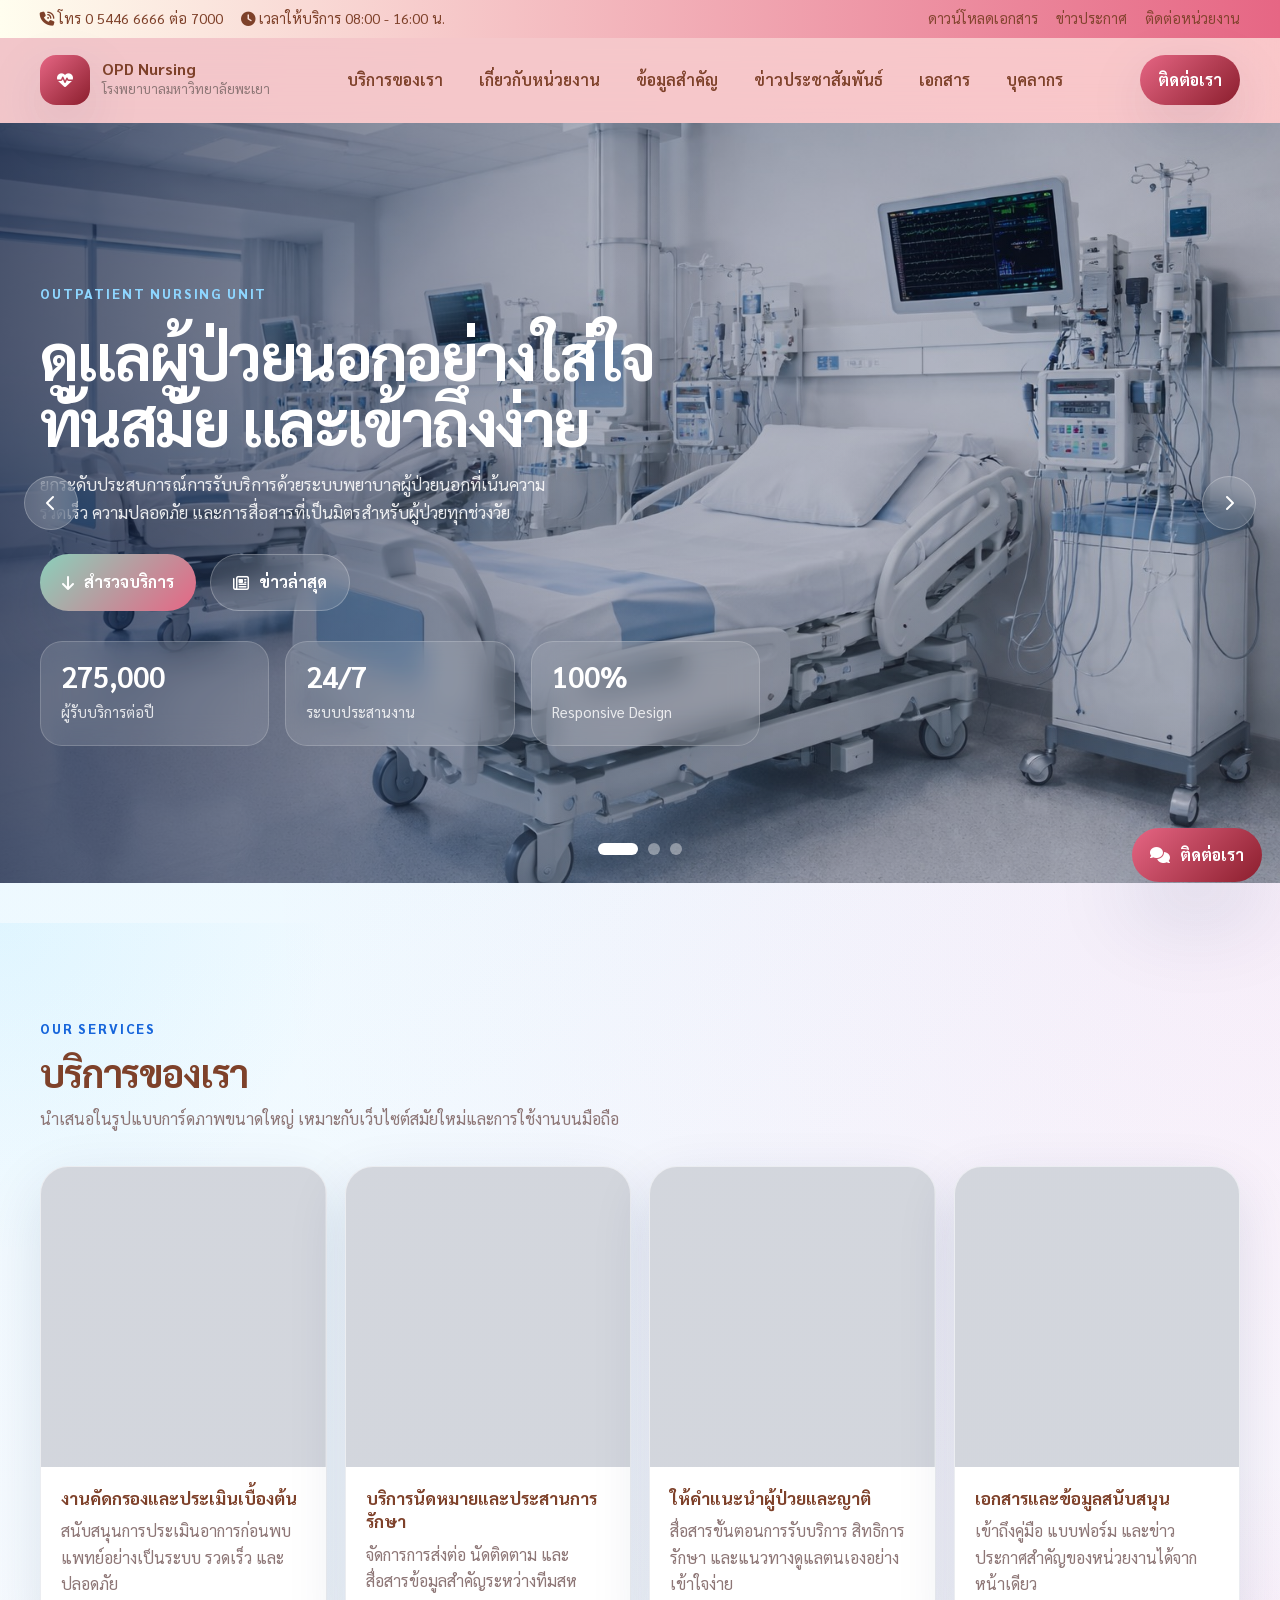
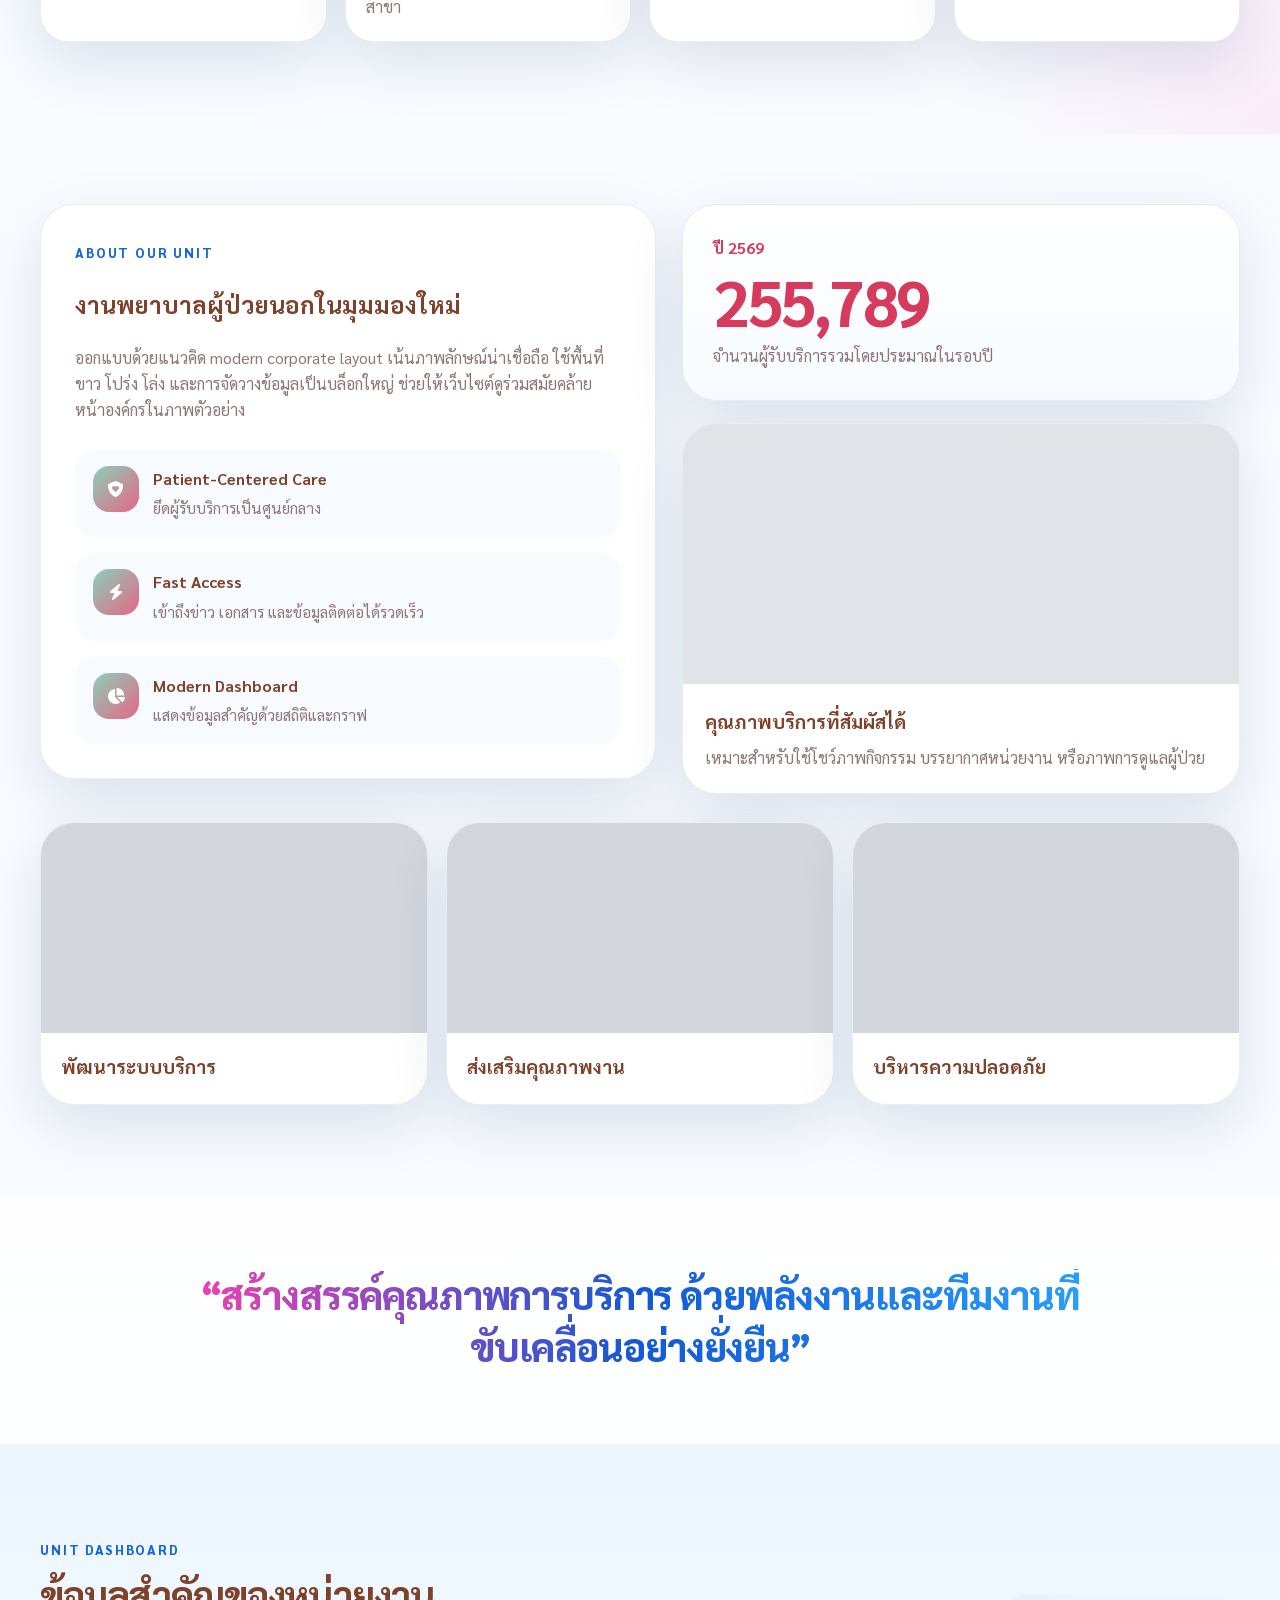
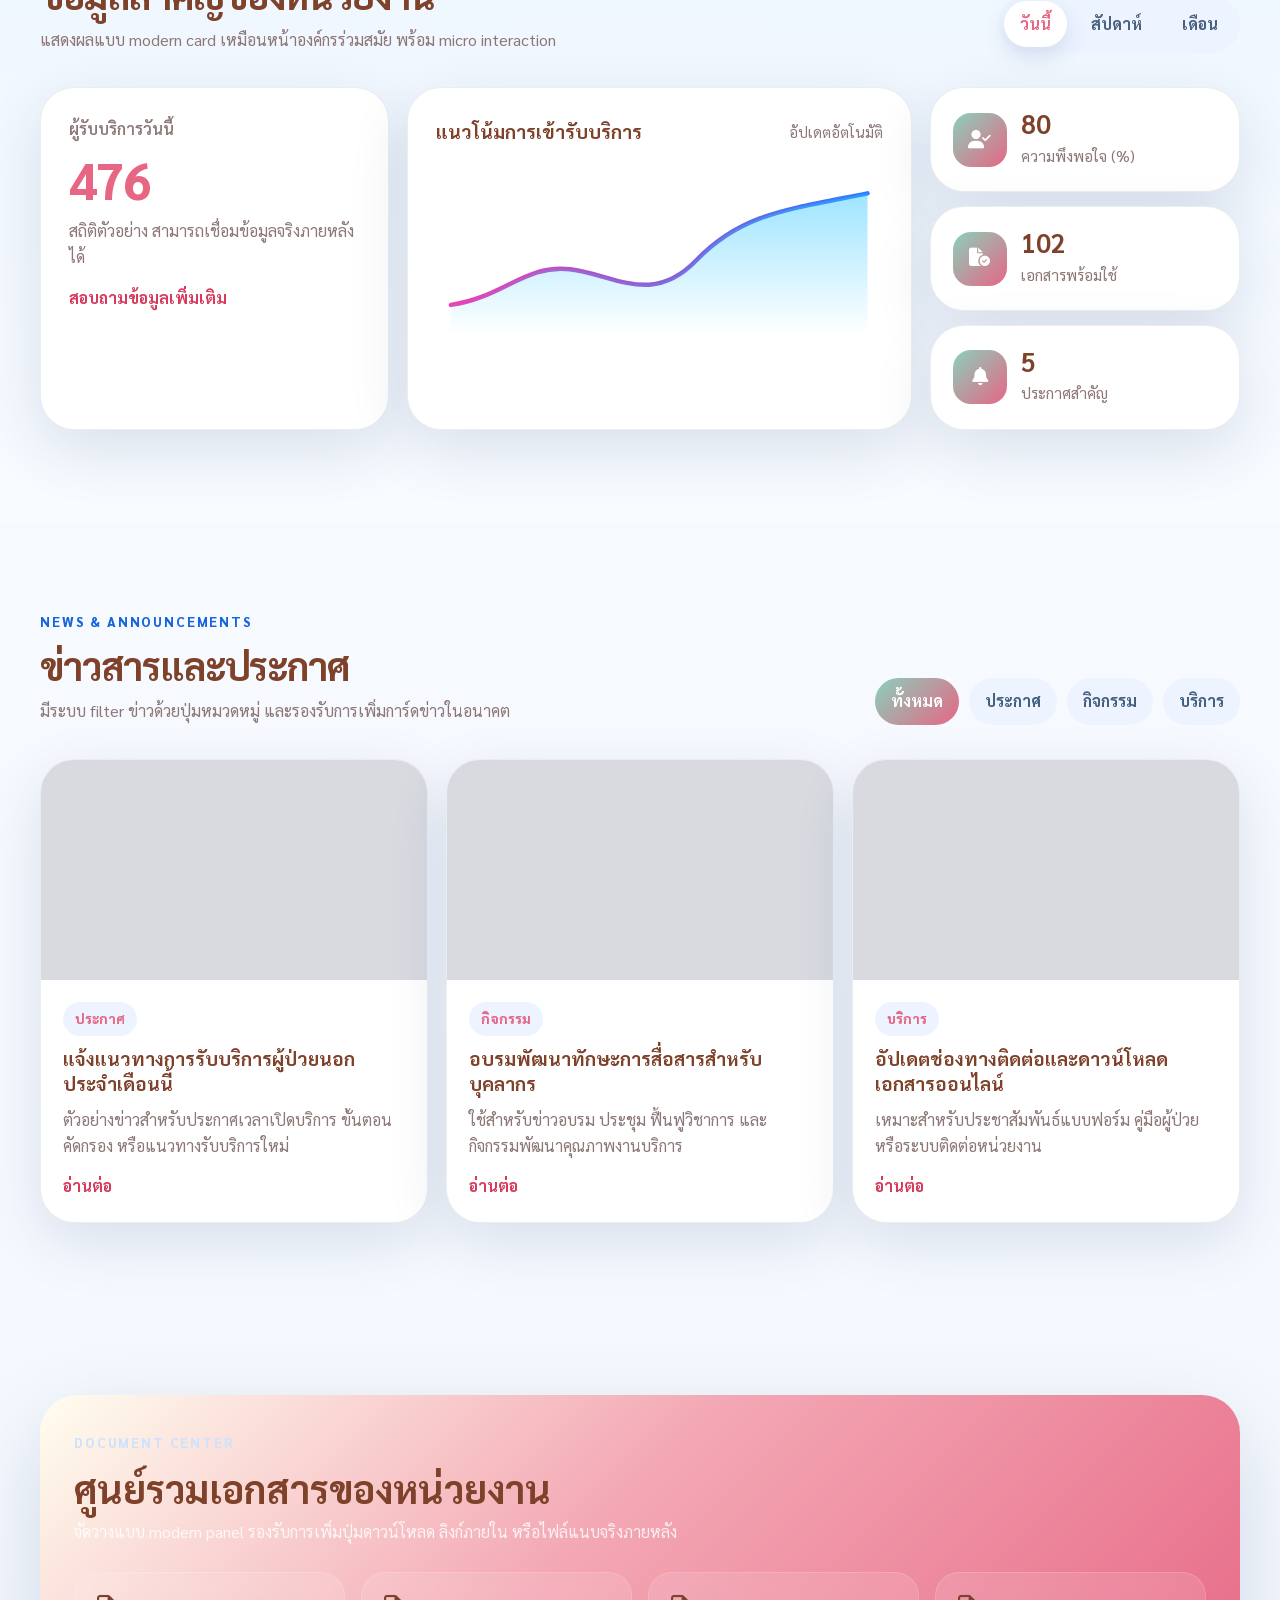
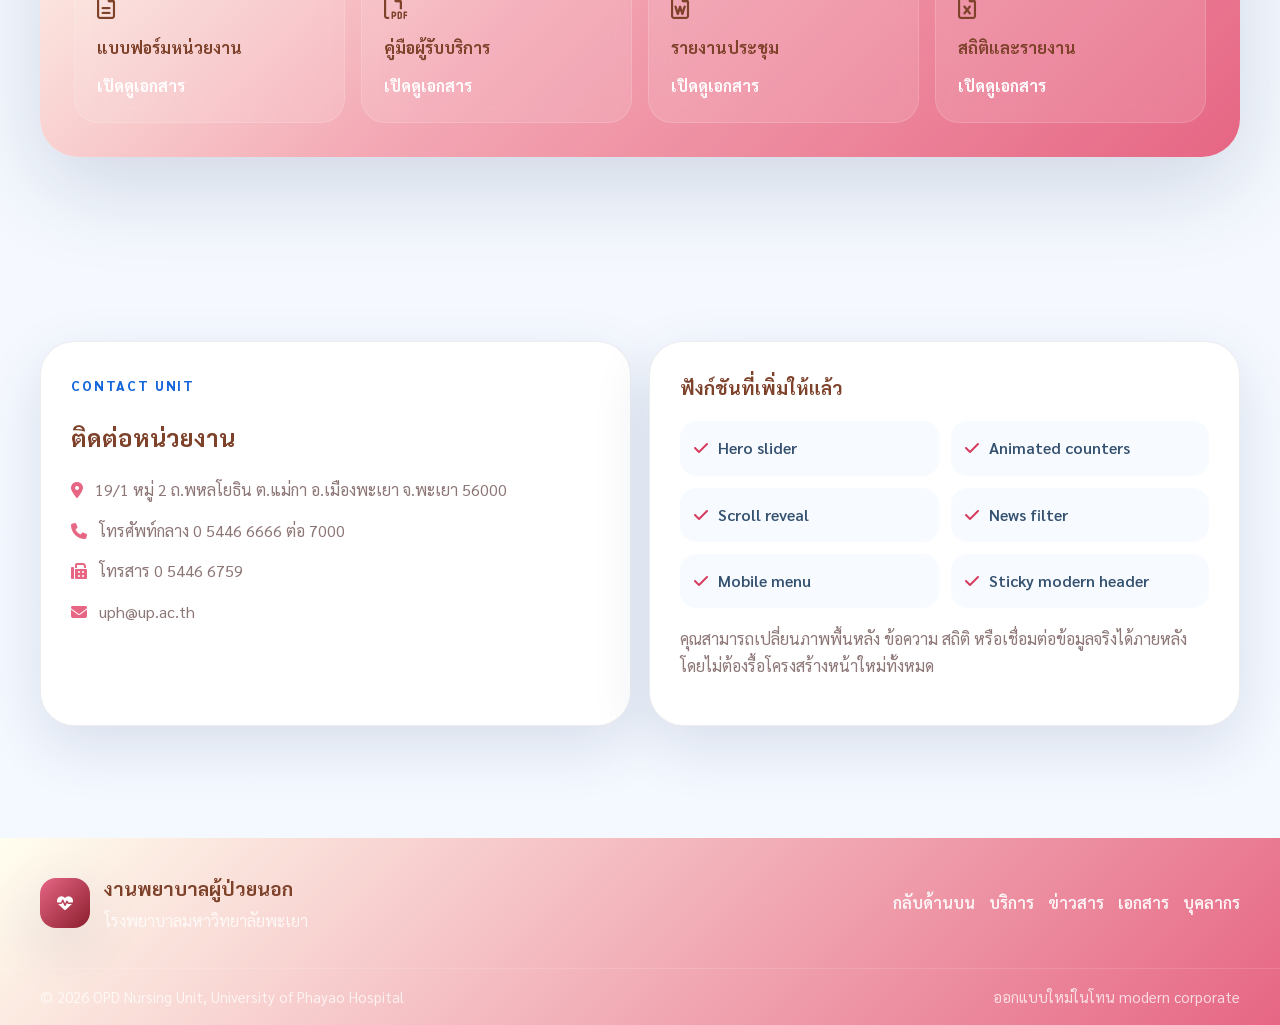
==== index.html @ a5a2d35e "Test-web" ====
<!DOCTYPE html>
<html lang="th">
<head>
  <meta charset="UTF-8" />
  <meta name="viewport" content="width=device-width, initial-scale=1.0" />
  <title>งานพยาบาลผู้ป่วยนอก | โรงพยาบาลมหาวิทยาลัยพะเยา</title>
  <meta name="description" content="เว็บไซต์งานพยาบาลผู้ป่วยนอก โรงพยาบาลมหาวิทยาลัยพะเยา ดีไซน์ทันสมัย รองรับมือถือ พร้อมส่วนข่าวสาร บริการ เอกสาร และข้อมูลติดต่อ" />
  <meta name="keywords" content="งานพยาบาลผู้ป่วยนอก, OPD, โรงพยาบาลมหาวิทยาลัยพะเยา, nursing opd" />
  <meta name="theme-color" content="#0e5bd8" />
  <meta property="og:title" content="งานพยาบาลผู้ป่วยนอก | โรงพยาบาลมหาวิทยาลัยพะเยา" />
  <meta property="og:description" content="หน้าเว็บไซต์สมัยใหม่สำหรับหน่วยงานพยาบาลผู้ป่วยนอก พร้อมข่าวประชาสัมพันธ์ บริการ เอกสาร และช่องทางติดต่อ" />
  <meta property="og:type" content="website" />

  <link rel="preconnect" href="https://fonts.googleapis.com" />
  <link rel="preconnect" href="https://fonts.gstatic.com" crossorigin />
  <link href="https://fonts.googleapis.com/css2?family=Sarabun:wght@300;400;500;600;700;800&display=swap" rel="stylesheet" />
  <link rel="preconnect" href="https://cdnjs.cloudflare.com" />
  <link rel="stylesheet" href="https://cdnjs.cloudflare.com/ajax/libs/font-awesome/6.5.2/css/all.min.css" crossorigin="anonymous" referrerpolicy="no-referrer" />
  <link rel="stylesheet" href="assets/css/style.css" />
</head>
<body>
  <a class="skip-link" href="#main-content">ข้ามไปยังเนื้อหาหลัก</a>

  <div class="topbar">
    <div class="container topbar-inner">
      <div class="topbar-left">
        <span><i class="fa-solid fa-phone-volume"></i> โทร 0 5446 6666 ต่อ 7000</span>
        <span><i class="fa-solid fa-clock"></i> เวลาให้บริการ 08:00 - 16:00 น.</span>
      </div>
      <div class="topbar-right">
        <a href="#downloads">ดาวน์โหลดเอกสาร</a>
        <a href="#news">ข่าวประกาศ</a>
        <a href="#contact">ติดต่อหน่วยงาน</a>
      </div>
    </div>
  </div>

  <header class="site-header" id="top">
    <div class="container header-inner">
      <a href="index.html" class="brand" aria-label="หน้าแรก งานพยาบาลผู้ป่วยนอก">
        <span class="brand-mark"><i class="fa-solid fa-heart-pulse"></i></span>
        <span class="brand-text">
          <strong>OPD Nursing</strong>
          <small>โรงพยาบาลมหาวิทยาลัยพะเยา</small>
        </span>
      </a>

      <button class="nav-toggle" id="navToggle" aria-label="เปิดหรือปิดเมนู" aria-expanded="false" aria-controls="siteNav">
        <i class="fa-solid fa-bars"></i>
      </button>

      <nav class="site-nav" id="siteNav" aria-label="เมนูหลัก">
        <ul>
          <li><a href="#services">บริการของเรา</a></li>
          <li><a href="#about">เกี่ยวกับหน่วยงาน</a></li>
          <li><a href="#dashboard">ข้อมูลสำคัญ</a></li>
          <li><a href="#news">ข่าวประชาสัมพันธ์</a></li>
          <li><a href="#downloads">เอกสาร</a></li>
          <li><a href="pahr/personel.html">บุคลากร</a></li>
        </ul>
      </nav>

      <a href="#contact" class="header-cta">ติดต่อเรา</a>
    </div>
  </header>

  <main id="main-content">
    <!-- HERO -->
    <section class="hero-section">
      <div class="hero-slider" id="heroSlider">
        <article class="hero-slide is-active">
          <div class="hero-bg hero-bg-1"></div>
          <div class="container hero-content">
            <div class="hero-copy reveal">
              <span class="eyebrow">OUTPATIENT NURSING UNIT</span>
              <h1>ดูแลผู้ป่วยนอกอย่างใส่ใจ<br />ทันสมัย และเข้าถึงง่าย</h1>
              <p>
                ยกระดับประสบการณ์การรับบริการด้วยระบบพยาบาลผู้ป่วยนอกที่เน้นความรวดเร็ว
                ความปลอดภัย และการสื่อสารที่เป็นมิตรสำหรับผู้ป่วยทุกช่วงวัย
              </p>
              <div class="hero-actions">
                <a class="btn btn-primary" href="#services"><i class="fa-solid fa-arrow-down"></i> สำรวจบริการ</a>
                <a class="btn btn-secondary" href="#news"><i class="fa-regular fa-newspaper"></i> ข่าวล่าสุด</a>
              </div>

              <div class="hero-stats">
                <div>
                  <strong data-counter="275000">0</strong>
                  <span>ผู้รับบริการต่อปี</span>
                </div>
                <div>
                  <strong>24/7</strong>
                  <span>ระบบประสานงาน</span>
                </div>
                <div>
                  <strong>100%</strong>
                  <span>Responsive Design</span>
                </div>
              </div>
            </div>
          </div>
        </article>

        <article class="hero-slide">
          <div class="hero-bg hero-bg-2"></div>
          <div class="container hero-content">
            <div class="hero-copy reveal">
              <span class="eyebrow">PATIENT EXPERIENCE</span>
              <h1>บริการที่ชัดเจน<br />ลดขั้นตอน และสบายตา</h1>
              <p>
                โครงสร้างหน้าเว็บไซต์ถูกออกแบบให้จัดวางข้อมูลสำคัญชัดเจน
                ช่วยให้ผู้รับบริการเข้าถึงข่าวสาร เอกสาร และข้อมูลติดต่อได้รวดเร็ว
              </p>
              <div class="hero-actions">
                <a class="btn btn-primary" href="#dashboard"><i class="fa-solid fa-chart-line"></i> ดูข้อมูลสำคัญ</a>
                <a class="btn btn-secondary" href="#downloads"><i class="fa-regular fa-file-lines"></i> เอกสารดาวน์โหลด</a>
              </div>
            </div>
          </div>
        </article>

        <article class="hero-slide">
          <div class="hero-bg hero-bg-3"></div>
          <div class="container hero-content">
            <div class="hero-copy reveal">
              <span class="eyebrow">QUALITY CARE</span>
              <h1>หน่วยงานต้นแบบ<br />เพื่อการบริการที่มีคุณภาพ</h1>
              <p>
                รองรับการประชาสัมพันธ์ข่าวสาร ตารางกิจกรรม เอกสารใช้งานภายใน
                และการเชื่อมต่อข้อมูลสำคัญของหน่วยงานในรูปแบบทันสมัย
              </p>
              <div class="hero-actions">
                <a class="btn btn-primary" href="pahr/personel.html"><i class="fa-solid fa-user-group"></i> ทีมบุคลากร</a>
                <a class="btn btn-secondary" href="#contact"><i class="fa-solid fa-envelope"></i> ติดต่อหน่วยงาน</a>
              </div>
            </div>
          </div>
        </article>

        <button class="hero-control prev" id="prevSlide" aria-label="สไลด์ก่อนหน้า">
          <i class="fa-solid fa-chevron-left"></i>
        </button>
        <button class="hero-control next" id="nextSlide" aria-label="สไลด์ถัดไป">
          <i class="fa-solid fa-chevron-right"></i>
        </button>

        <div class="hero-dots" id="heroDots" aria-label="ตัวเลือกสไลด์">
          <button class="dot is-active" aria-label="สไลด์ 1"></button>
          <button class="dot" aria-label="สไลด์ 2"></button>
          <button class="dot" aria-label="สไลด์ 3"></button>
        </div>
      </div>
    </section>

    <!-- SERVICES -->
    <section class="section services-section" id="services">
      <div class="container">
        <div class="section-heading align-left reveal">
          <span class="section-kicker">OUR SERVICES</span>
          <h2>บริการของเรา</h2>
          <p>นำเสนอในรูปแบบการ์ดภาพขนาดใหญ่ เหมาะกับเว็บไซต์สมัยใหม่และการใช้งานบนมือถือ</p>
        </div>

        <div class="service-grid">
          <article class="service-card reveal">
            <div class="service-thumb service-1"></div>
            <div class="service-info">
              <h3>งานคัดกรองและประเมินเบื้องต้น</h3>
              <p>สนับสนุนการประเมินอาการก่อนพบแพทย์อย่างเป็นระบบ รวดเร็ว และปลอดภัย</p>
            </div>
          </article>

          <article class="service-card reveal">
            <div class="service-thumb service-2"></div>
            <div class="service-info">
              <h3>บริการนัดหมายและประสานการรักษา</h3>
              <p>จัดการการส่งต่อ นัดติดตาม และสื่อสารข้อมูลสำคัญระหว่างทีมสหสาขา</p>
            </div>
          </article>

          <article class="service-card reveal">
            <div class="service-thumb service-3"></div>
            <div class="service-info">
              <h3>ให้คำแนะนำผู้ป่วยและญาติ</h3>
              <p>สื่อสารขั้นตอนการรับบริการ สิทธิการรักษา และแนวทางดูแลตนเองอย่างเข้าใจง่าย</p>
            </div>
          </article>

          <article class="service-card reveal">
            <div class="service-thumb service-4"></div>
            <div class="service-info">
              <h3>เอกสารและข้อมูลสนับสนุน</h3>
              <p>เข้าถึงคู่มือ แบบฟอร์ม และข่าวประกาศสำคัญของหน่วยงานได้จากหน้าเดียว</p>
            </div>
          </article>
        </div>
      </div>
    </section>

    <!-- ABOUT / HIGHLIGHT -->
    <section class="section highlight-section" id="about">
      <div class="container">
        <div class="highlight-wrap">
          <div class="highlight-left reveal">
            <span class="section-kicker">ABOUT OUR UNIT</span>
            <h2>งานพยาบาลผู้ป่วยนอกในมุมมองใหม่</h2>
            <p>
              ออกแบบด้วยแนวคิด modern corporate layout เน้นภาพลักษณ์น่าเชื่อถือ
              ใช้พื้นที่ขาว โปร่ง โล่ง และการจัดวางข้อมูลเป็นบล็อกใหญ่
              ช่วยให้เว็บไซต์ดูร่วมสมัยคล้ายหน้าองค์กรในภาพตัวอย่าง
            </p>

            <div class="highlight-feature-list">
              <article>
                <i class="fa-solid fa-shield-heart"></i>
                <div>
                  <h3>Patient-Centered Care</h3>
                  <p>ยึดผู้รับบริการเป็นศูนย์กลาง</p>
                </div>
              </article>
              <article>
                <i class="fa-solid fa-bolt"></i>
                <div>
                  <h3>Fast Access</h3>
                  <p>เข้าถึงข่าว เอกสาร และข้อมูลติดต่อได้รวดเร็ว</p>
                </div>
              </article>
              <article>
                <i class="fa-solid fa-chart-pie"></i>
                <div>
                  <h3>Modern Dashboard</h3>
                  <p>แสดงข้อมูลสำคัญด้วยสถิติและกราฟ</p>
                </div>
              </article>
            </div>
          </div>

          <div class="highlight-right">
            <div class="stat-card reveal">
              <div class="stat-year">ปี 2569</div>
              <strong class="big-number" data-counter="275000">0</strong>
              <p>จำนวนผู้รับบริการรวมโดยประมาณในรอบปี</p>
            </div>

            <div class="photo-card reveal">
              <div class="photo-photo"></div>
              <div class="photo-content">
                <h3>คุณภาพบริการที่สัมผัสได้</h3>
                <p>เหมาะสำหรับใช้โชว์ภาพกิจกรรม บรรยากาศหน่วยงาน หรือภาพการดูแลผู้ป่วย</p>
              </div>
            </div>
          </div>
        </div>

        <div class="pillars-grid">
          <article class="pillar-card reveal">
            <div class="pillar-thumb pillar-1"></div>
            <h3>พัฒนาระบบบริการ</h3>
          </article>
          <article class="pillar-card reveal">
            <div class="pillar-thumb pillar-2"></div>
            <h3>ส่งเสริมคุณภาพงาน</h3>
          </article>
          <article class="pillar-card reveal">
            <div class="pillar-thumb pillar-3"></div>
            <h3>บริหารความปลอดภัย</h3>
          </article>
        </div>
      </div>
    </section>

    <!-- QUOTE -->
    <section class="quote-band">
      <div class="container reveal">
        <p>
          “สร้างสรรค์คุณภาพการบริการ ด้วยพลังงานและทีมงานที่ขับเคลื่อนอย่างยั่งยืน”
        </p>
      </div>
    </section>

    <!-- DASHBOARD -->
    <section class="section dashboard-section" id="dashboard">
      <div class="container">
        <div class="section-heading two-col-head reveal">
          <div>
            <span class="section-kicker">UNIT DASHBOARD</span>
            <h2>ข้อมูลสำคัญของหน่วยงาน</h2>
            <p>แสดงผลแบบ modern card เหมือนหน้าองค์กรร่วมสมัย พร้อม micro interaction</p>
          </div>
          <div class="segment-control" id="metricTabs">
            <button class="segment-btn is-active" data-target="today">วันนี้</button>
            <button class="segment-btn" data-target="week">สัปดาห์</button>
            <button class="segment-btn" data-target="month">เดือน</button>
          </div>
        </div>

        <div class="dashboard-grid">
          <article class="kpi-card reveal">
            <span class="kpi-label">ผู้รับบริการวันนี้</span>
            <strong class="kpi-value metric-panel is-active" data-panel="today">476</strong>
            <strong class="kpi-value metric-panel" data-panel="week">2,984</strong>
            <strong class="kpi-value metric-panel" data-panel="month">12,540</strong>
            <p>สถิติตัวอย่าง สามารถเชื่อมข้อมูลจริงภายหลังได้</p>
            <a href="#contact" class="mini-link">สอบถามข้อมูลเพิ่มเติม</a>
          </article>

          <article class="chart-card reveal">
            <div class="chart-head">
              <h3>แนวโน้มการเข้ารับบริการ</h3>
              <span>อัปเดตอัตโนมัติ</span>
            </div>

            <div class="chart-svg">
              <svg viewBox="0 0 600 220" fill="none" aria-hidden="true">
                <defs>
                  <linearGradient id="lineFill" x1="0" y1="0" x2="0" y2="1">
                    <stop offset="0%" stop-color="#27c4ff" stop-opacity=".45"/>
                    <stop offset="100%" stop-color="#27c4ff" stop-opacity="0"/>
                  </linearGradient>
                  <linearGradient id="lineStroke" x1="0" y1="0" x2="1" y2="0">
                    <stop offset="0%" stop-color="#f03fb2"/>
                    <stop offset="100%" stop-color="#2b7cff"/>
                  </linearGradient>
                </defs>

                <path d="M20 180 C90 170, 120 125, 180 132 S290 182, 350 120 S470 52, 580 30"
                      stroke="url(#lineStroke)" stroke-width="6" fill="none" stroke-linecap="round"/>
                <path d="M20 180 C90 170, 120 125, 180 132 S290 182, 350 120 S470 52, 580 30 L580 220 L20 220 Z"
                      fill="url(#lineFill)"/>
              </svg>
            </div>
          </article>

          <div class="mini-card-stack">
            <article class="mini-info-card reveal">
              <i class="fa-solid fa-user-check"></i>
              <div>
                <strong data-counter="98">0</strong>
                <span>ความพึงพอใจ (%)</span>
              </div>
            </article>
            <article class="mini-info-card reveal">
              <i class="fa-solid fa-file-circle-check"></i>
              <div>
                <strong data-counter="124">0</strong>
                <span>เอกสารพร้อมใช้</span>
              </div>
            </article>
            <article class="mini-info-card reveal">
              <i class="fa-solid fa-bell"></i>
              <div>
                <strong data-counter="7">0</strong>
                <span>ประกาศสำคัญ</span>
              </div>
            </article>
          </div>
        </div>
      </div>
    </section>

    <!-- NEWS -->
    <section class="section news-section" id="news">
      <div class="container">
        <div class="section-heading two-col-head reveal">
          <div>
            <span class="section-kicker">NEWS & ANNOUNCEMENTS</span>
            <h2>ข่าวสารและประกาศ</h2>
            <p>มีระบบ filter ข่าวด้วยปุ่มหมวดหมู่ และรองรับการเพิ่มการ์ดข่าวในอนาคต</p>
          </div>
          <div class="news-filters" id="newsFilters">
            <button class="filter-btn is-active" data-filter="all">ทั้งหมด</button>
            <button class="filter-btn" data-filter="announce">ประกาศ</button>
            <button class="filter-btn" data-filter="activity">กิจกรรม</button>
            <button class="filter-btn" data-filter="service">บริการ</button>
          </div>
        </div>

        <div class="news-grid modern-news">
          <article class="news-card reveal" data-category="announce">
            <div class="news-thumb news-1"></div>
            <div class="news-body">
              <span class="news-tag">ประกาศ</span>
              <h3>แจ้งแนวทางการรับบริการผู้ป่วยนอกประจำเดือนนี้</h3>
              <p>ตัวอย่างข่าวสำหรับประกาศเวลาเปิดบริการ ขั้นตอนคัดกรอง หรือแนวทางรับบริการใหม่</p>
              <a href="#">อ่านต่อ</a>
            </div>
          </article>

          <article class="news-card reveal" data-category="activity">
            <div class="news-thumb news-2"></div>
            <div class="news-body">
              <span class="news-tag">กิจกรรม</span>
              <h3>อบรมพัฒนาทักษะการสื่อสารสำหรับบุคลากร</h3>
              <p>ใช้สำหรับข่าวอบรม ประชุม ฟื้นฟูวิชาการ และกิจกรรมพัฒนาคุณภาพงานบริการ</p>
              <a href="#">อ่านต่อ</a>
            </div>
          </article>

          <article class="news-card reveal" data-category="service">
            <div class="news-thumb news-3"></div>
            <div class="news-body">
              <span class="news-tag">บริการ</span>
              <h3>อัปเดตช่องทางติดต่อและดาวน์โหลดเอกสารออนไลน์</h3>
              <p>เหมาะสำหรับประชาสัมพันธ์แบบฟอร์ม คู่มือผู้ป่วย หรือระบบติดต่อหน่วยงาน</p>
              <a href="#">อ่านต่อ</a>
            </div>
          </article>
        </div>
      </div>
    </section>

    <!-- DOWNLOADS -->
    <section class="section docs-section" id="downloads">
      <div class="container">
        <div class="docs-banner reveal">
          <div class="docs-copy">
            <span class="section-kicker white">DOCUMENT CENTER</span>
            <h2>ศูนย์รวมเอกสารของหน่วยงาน</h2>
            <p>จัดวางแบบ modern panel รองรับการเพิ่มปุ่มดาวน์โหลด ลิงก์ภายใน หรือไฟล์แนบจริงภายหลัง</p>
          </div>

          <div class="docs-grid">
            <article class="doc-card">
              <i class="fa-regular fa-file-lines"></i>
              <h3>แบบฟอร์มหน่วยงาน</h3>
              <a href="#">เปิดดูเอกสาร</a>
            </article>
            <article class="doc-card">
              <i class="fa-regular fa-file-pdf"></i>
              <h3>คู่มือผู้รับบริการ</h3>
              <a href="#">เปิดดูเอกสาร</a>
            </article>
            <article class="doc-card">
              <i class="fa-regular fa-file-word"></i>
              <h3>รายงานประชุม</h3>
              <a href="#">เปิดดูเอกสาร</a>
            </article>
            <article class="doc-card">
              <i class="fa-regular fa-file-excel"></i>
              <h3>สถิติและรายงาน</h3>
              <a href="#">เปิดดูเอกสาร</a>
            </article>
          </div>
        </div>
      </div>
    </section>

    <!-- CONTACT -->
    <section class="section contact-section" id="contact">
      <div class="container contact-grid">
        <div class="contact-card reveal">
          <span class="section-kicker">CONTACT UNIT</span>
          <h2>ติดต่อหน่วยงาน</h2>
          <ul class="contact-list">
            <li><i class="fa-solid fa-location-dot"></i> 19/1 หมู่ 2 ถ.พหลโยธิน ต.แม่กา อ.เมืองพะเยา จ.พะเยา 56000</li>
            <li><i class="fa-solid fa-phone"></i> โทรศัพท์กลาง 0 5446 6666 ต่อ 7000</li>
            <li><i class="fa-solid fa-fax"></i> โทรสาร 0 5446 6759</li>
            <li><i class="fa-solid fa-envelope"></i> uph@up.ac.th</li>
          </ul>
        </div>

        <div class="contact-panel reveal">
          <h3>ฟังก์ชันที่เพิ่มให้แล้ว</h3>
          <div class="feature-checks">
            <span><i class="fa-solid fa-check"></i> Hero slider</span>
            <span><i class="fa-solid fa-check"></i> Animated counters</span>
            <span><i class="fa-solid fa-check"></i> Scroll reveal</span>
            <span><i class="fa-solid fa-check"></i> News filter</span>
            <span><i class="fa-solid fa-check"></i> Mobile menu</span>
            <span><i class="fa-solid fa-check"></i> Sticky modern header</span>
          </div>

          <p>
            คุณสามารถเปลี่ยนภาพพื้นหลัง ข้อความ สถิติ หรือเชื่อมต่อข้อมูลจริงได้ภายหลัง
            โดยไม่ต้องรื้อโครงสร้างหน้าใหม่ทั้งหมด
          </p>
        </div>
      </div>
    </section>
  </main>

  <footer class="site-footer">
    <div class="container footer-top">
      <div class="footer-brand">
        <span class="brand-mark"><i class="fa-solid fa-heart-pulse"></i></span>
        <div>
          <h2>งานพยาบาลผู้ป่วยนอก</h2>
          <p>โรงพยาบาลมหาวิทยาลัยพะเยา</p>
        </div>
      </div>

      <div class="footer-links">
        <a href="#top">กลับด้านบน</a>
        <a href="#services">บริการ</a>
        <a href="#news">ข่าวสาร</a>
        <a href="#downloads">เอกสาร</a>
        <a href="pahr/personel.html">บุคลากร</a>
      </div>
    </div>

    <div class="footer-bottom">
      <div class="container footer-bottom-inner">
        <p>© 2026 OPD Nursing Unit, University of Phayao Hospital</p>
        <p>ออกแบบใหม่ในโทน modern corporate</p>
      </div>
    </div>
  </footer>

  <a class="floating-contact" href="#contact" aria-label="ติดต่อหน่วยงาน">
    <i class="fa-solid fa-comments"></i>
    <span>ติดต่อเรา</span>
  </a>

  <script src="assets/js/main.js" defer></script>
</body>
</html>
---- assets/css/style.css ----
:root{
  --primary:#e66684;
  --primary-deep:#8b1e2d;
  --secondary:#d63a5c;
  --accent:#346eff;
  --bg:#fffeef;
  --surface:#ffffff;
  --surface-soft:#f7fbff;
  --text:#7e412a;
  --muted:#8d7676;
  --line:rgba(10,36,78,.08);
  --shadow:0 20px 60px rgba(18,44,88,.12);
  --shadow-lg:0 30px 90px rgba(18,44,88,.16);
  --radius-xl:34px;
  --radius-lg:24px;
  --radius-md:18px;
  --container:min(1200px, calc(100% - 32px));
  --header-h:84px;
}

*{box-sizing:border-box}
html{scroll-behavior:smooth}
body{
  margin:0;
  font-family:"Sarabun", system-ui, sans-serif;
  color:var(--text);
  background:
    radial-gradient(circle at top left, rgba(52,199,255,.12), transparent 30%),
    radial-gradient(circle at right 15%, rgba(242,63,174,.08), transparent 20%),
    linear-gradient(180deg, #fbfdff 0%, #f4f8ff 100%);
  line-height:1.65;
}

img{max-width:100%;display:block}
a{text-decoration:none;color:inherit}
button{font:inherit}
.container{width:var(--container);margin-inline:auto}
.section{padding:92px 0}
.skip-link{
  position:absolute;left:14px;top:-60px;padding:10px 14px;
  background:#111;color:#fff;border-radius:12px;z-index:9999
}
.skip-link:focus{top:14px}

/* TOP BAR */
.topbar{
  background:linear-gradient(90deg, #fffeef 0%,#e66684 100%);
  color:#7e412a;
  font-size:.9rem;
}
.topbar-inner{
  min-height:38px;
  display:flex;
  align-items:center;
  justify-content:space-between;
  gap:20px;
}
.topbar-left,
.topbar-right{
  display:flex;
  align-items:center;
  gap:18px;
  flex-wrap:wrap;
}
.topbar a{opacity:.95}
.topbar a:hover{opacity:1}

/* HEADER */
.site-header{
  position:sticky;
  top:0;
  z-index:60;
  transition:.25s ease;
  background:rgba(255, 155, 155, 0.525);
  backdrop-filter:blur(18px);
  border-bottom:1px solid transparent;
}
.site-header.scrolled{
  border-bottom:1px solid var(--line);
  box-shadow:0 10px 40px rgba(173, 60, 81, 0.06);
}
.header-inner{
  min-height:var(--header-h);
  display:flex;
  align-items:center;
  justify-content:space-between;
  gap:20px;
}
.brand{
  display:inline-flex;
  align-items:center;
  gap:12px;
  min-width:0;
}
.brand-mark{
  width:50px;height:50px;border-radius:16px;
  display:grid;place-items:center;
  background:linear-gradient(135deg, #e66684, #8b1e2d);
  color:#fff;
  box-shadow:var(--shadow);
  flex:0 0 auto;
}
.brand-text strong{
  display:block;
  font-size:1rem;
  line-height:1.1;
}
.brand-text small{
  display:block;
  color:var(--muted);
  font-size:.82rem;
}
.site-nav ul{
  list-style:none;
  display:flex;
  align-items:center;
  gap:8px;
  margin:0;
  padding:0;
}
.site-nav a{
  padding:10px 14px;
  border-radius:999px;
  font-weight:600;
  color:#26415f;
  transition:.2s ease;
}
.site-nav a:hover,
.site-nav a:focus-visible{
  background:#eef5ff;
  color:var(--primary);
}
.header-cta{
  display:inline-flex;
  align-items:center;
  justify-content:center;
  min-height:48px;
  padding:12px 18px;
  border-radius:999px;
  background:linear-gradient(135deg, #e66684, #8b1e2d);
  color:#fff;
  font-weight:700;
  box-shadow:var(--shadow);
}
.nav-toggle{
  display:none;
  width:48px;height:48px;border:0;border-radius:16px;
  background:#fff;color:var(--text);box-shadow:var(--shadow);
  cursor:pointer;
}

/* HERO */
.hero-section{padding:0 0 40px}
.hero-slider{
  position:relative;
  min-height:760px;
  overflow:hidden;
}
.hero-slide{
  position:absolute;
  inset:0;
  opacity:0;
  visibility:hidden;
  transition:opacity .8s ease, visibility .8s ease;
}
.hero-slide.is-active{
  opacity:1;
  visibility:visible;
}
.hero-bg{
  position:absolute;
  inset:0;
  background-size:cover;
  background-position:center;
  transform:scale(1.05);
}
.hero-slide.is-active .hero-bg{
  animation:heroZoom 7s ease forwards;
}
.hero-bg::before{
  content:"";
  position:absolute; inset:0;
  background:
    linear-gradient(90deg, rgba(6,20,54,.72) 0%, rgba(6,20,54,.35) 45%, rgba(6,20,54,.22) 100%),
    linear-gradient(180deg, rgba(255,255,255,.00) 0%, rgba(255,255,255,.12) 100%);
}
.hero-bg-1{
  background-image:url("../img/ventilator.jpg");
}
.hero-bg-2{
  background-image:url("https://images.unsplash.com/photo-1584515933487-779824d29309?auto=format&fit=crop&w=1600&q=80");
}
.hero-bg-3{
  background-image:url("https://images.unsplash.com/photo-1576091160550-2173dba999ef?auto=format&fit=crop&w=1600&q=80");
}
.hero-content{
  position:relative;
  z-index:2;
  min-height:760px;
  display:flex;
  align-items:center;
}
.hero-copy{
  width:min(720px, 100%);
  color:#fff;
  padding:110px 0 90px;
}
.eyebrow,
.section-kicker{
  display:inline-flex;
  align-items:center;
  gap:10px;
  font-size:.82rem;
  font-weight:800;
  letter-spacing:.14em;
  text-transform:uppercase;
}
.eyebrow{color:#8ed6ff}
.section-kicker{color:#1665db}
.section-kicker.white{color:#cce2ff}
.hero-copy h1{
  font-size:clamp(2.4rem, 5vw, 4.9rem);
  line-height:1.02;
  letter-spacing:-.04em;
  margin:16px 0 18px;
}
.hero-copy p{
  max-width:60ch;
  color:rgba(255,255,255,.88);
  font-size:1.05rem;
}
.hero-actions{
  display:flex;
  flex-wrap:wrap;
  gap:14px;
  margin:28px 0 30px;
}
.btn{
  min-height:54px;
  padding:14px 22px;
  border-radius:999px;
  display:inline-flex;
  align-items:center;
  gap:10px;
  font-weight:700;
  transition:transform .2s ease, box-shadow .2s ease, background .2s ease;
}
.btn:hover{transform:translateY(-2px)}
.btn-primary{
  background:linear-gradient(135deg, #8ad0bb, #e66684);
  color:#fff;
  box-shadow:var(--shadow);
}
.btn-secondary{
  background:rgba(255,255,255,.12);
  color:#fff;
  border:1px solid rgba(255,255,255,.24);
  backdrop-filter:blur(10px);
}
.hero-stats{
  display:grid;
  grid-template-columns:repeat(3, minmax(0,1fr));
  gap:16px;
  max-width:780px;
}
.hero-stats div{
  padding:20px;
  background:rgba(255,255,255,.12);
  border:1px solid rgba(255,255,255,.18);
  border-radius:22px;
  backdrop-filter:blur(14px);
}
.hero-stats strong{
  display:block;
  font-size:1.8rem;
  line-height:1;
  margin-bottom:8px;
}
.hero-stats span{
  color:rgba(255,255,255,.82);
  font-size:.94rem;
}
.hero-control{
  position:absolute;
  top:50%;
  transform:translateY(-50%);
  width:54px;height:54px;
  border-radius:50%;
  border:1px solid rgba(255,255,255,.24);
  background:rgba(255,255,255,.14);
  color:#fff;
  backdrop-filter:blur(12px);
  display:grid;place-items:center;
  cursor:pointer;
  z-index:5;
}
.hero-control.prev{left:24px}
.hero-control.next{right:24px}
.hero-dots{
  position:absolute;
  left:50%;
  bottom:28px;
  transform:translateX(-50%);
  display:flex;
  align-items:center;
  gap:10px;
  z-index:5;
}
.dot{
  width:12px;height:12px;border-radius:999px;
  border:0;background:rgba(255,255,255,.4);
  cursor:pointer;transition:.2s ease;
}
.dot.is-active{
  width:40px;
  background:#fff;
}

/* SECTION HEAD */
.section-heading{
  max-width:820px;
  margin:0 auto 34px;
  text-align:center;
}
.section-heading.align-left{
  text-align:left;
  margin-inline:0 auto;
}
.section-heading h2{
  margin:10px 0 12px;
  font-size:clamp(1.9rem, 3vw, 3rem);
  line-height:1.1;
  letter-spacing:-.03em;
}
.section-heading p{margin:0;color:var(--muted)}
.two-col-head{
  max-width:none;
  display:flex;
  align-items:flex-end;
  justify-content:space-between;
  gap:22px;
  text-align:left;
}

/* SERVICES */
.services-section{
  position:relative;
  background:
    radial-gradient(circle at left top, rgba(52,199,255,.08), transparent 22%),
    radial-gradient(circle at right bottom, rgba(242,63,174,.07), transparent 18%);
}
.service-grid{
  display:grid;
  grid-template-columns:repeat(4, 1fr);
  gap:18px;
}
.service-card{
  overflow:hidden;
  border-radius:28px;
  background:#fff;
  box-shadow:var(--shadow);
  border:1px solid var(--line);
  transition:transform .28s ease, box-shadow .28s ease;
}
.service-card:hover{
  transform:translateY(-6px);
  box-shadow:var(--shadow-lg);
}
.service-thumb{
  height:300px;
  background-size:cover;
  background-position:center;
}
.service-info{padding:20px}
.service-info h3{
  margin:0 0 8px;
  font-size:1.08rem;
  line-height:1.35;
}
.service-info p{margin:0;color:var(--muted)}
.service-1{background-image:linear-gradient(rgba(10,28,66,.18), rgba(10,28,66,.18)), url("https://images.unsplash.com/photo-1580281657527-47d14f6f4ddf?auto=format&fit=crop&w=900&q=80")}
.service-2{background-image:linear-gradient(rgba(10,28,66,.18), rgba(10,28,66,.18)), url("https://images.unsplash.com/photo-1579684385127-1ef15d508118?auto=format&fit=crop&w=900&q=80")}
.service-3{background-image:linear-gradient(rgba(10,28,66,.18), rgba(10,28,66,.18)), url("https://images.unsplash.com/photo-1516549655169-df83a0774514?auto=format&fit=crop&w=900&q=80")}
.service-4{background-image:linear-gradient(rgba(10,28,66,.18), rgba(10,28,66,.18)), url("https://images.unsplash.com/photo-1450101499163-c8848c66ca85?auto=format&fit=crop&w=900&q=80")}

/* HIGHLIGHT */
.highlight-section{padding-top:70px}
.highlight-wrap{
  display:grid;
  grid-template-columns:1.05fr .95fr;
  gap:26px;
  align-items:start;
}
.highlight-left,
.stat-card,
.photo-card,
.pillar-card,
.contact-card,
.contact-panel,
.kpi-card,
.chart-card,
.mini-info-card,
.news-card{
  background:#fff;
  border:1px solid var(--line);
  box-shadow:var(--shadow);
  border-radius:var(--radius-xl);
}
.highlight-left{padding:34px}
.highlight-left p{color:var(--muted)}
.highlight-feature-list{
  display:grid;
  gap:16px;
  margin-top:26px;
}
.highlight-feature-list article{
  display:flex;
  align-items:flex-start;
  gap:14px;
  padding:16px 18px;
  border-radius:20px;
  background:#f7fbff;
}
.highlight-feature-list i{
  width:46px;height:46px;border-radius:16px;
  display:grid;place-items:center;
  background:linear-gradient(135deg, #8ad0bb, #e66684);
  color:#fff;
  flex:0 0 auto;
}
.highlight-feature-list h3{
  margin:0 0 4px;
  font-size:1rem;
}
.highlight-feature-list p{
  margin:0;
  font-size:.95rem;
}

.highlight-right{
  display:grid;
  gap:22px;
}
.stat-card{
  padding:30px;
  background:
    linear-gradient(180deg, #ffffff 0%, #f7fbff 100%);
}
.stat-year{
  color:var(--secondary);
  font-weight:700;
}
.big-number{
  display:block;
  font-size:clamp(2.8rem, 5vw, 5rem);
  line-height:1;
  letter-spacing:-.04em;
  color:var(--secondary);
  margin:8px 0 10px;
}
.stat-card p{margin:0;color:var(--muted)}

.photo-card{overflow:hidden}
.photo-photo{
  height:260px;
  background:
    linear-gradient(rgba(7,21,58,.12), rgba(7,21,58,.12)),
    url("https://images.unsplash.com/photo-1516589091380-5d8e87df6999?auto=format&fit=crop&w=1200&q=80") center/cover;
}
.photo-content{padding:22px}
.photo-content h3{margin:0 0 8px}
.photo-content p{margin:0;color:var(--muted)}

.pillars-grid{
  display:grid;
  grid-template-columns:repeat(3, 1fr);
  gap:18px;
  margin-top:28px;
}
.pillar-card{
  overflow:hidden;
  padding:0;
}
.pillar-thumb{
  height:210px;
  background-size:cover;
  background-position:center;
}
.pillar-card h3{
  margin:0;
  padding:18px 20px 22px;
}
.pillar-1{background-image:linear-gradient(rgba(11,25,62,.18), rgba(11,25,62,.18)), url("https://images.unsplash.com/photo-1464226184884-fa280b87c399?auto=format&fit=crop&w=900&q=80")}
.pillar-2{background-image:linear-gradient(rgba(11,25,62,.18), rgba(11,25,62,.18)), url("https://images.unsplash.com/photo-1519494026892-80bbd2d6fd0d?auto=format&fit=crop&w=900&q=80")}
.pillar-3{background-image:linear-gradient(rgba(11,25,62,.18), rgba(11,25,62,.18)), url("https://images.unsplash.com/photo-1581595219315-a187dd40c322?auto=format&fit=crop&w=900&q=80")}

/* QUOTE */
.quote-band{
  position:relative;
  padding:72px 0;
  text-align:center;
  background:
    linear-gradient(180deg, rgba(255,255,255,.86), rgba(255,255,255,.94)),
    url("https://images.unsplash.com/photo-1505751172876-fa1923c5c528?auto=format&fit=crop&w=1600&q=80") center/cover fixed;
}
.quote-band p{
  margin:0 auto;
  max-width:900px;
  font-size:clamp(1.6rem, 3vw, 2.5rem);
  line-height:1.35;
  letter-spacing:-.03em;
  font-weight:800;
  background:linear-gradient(90deg, #f03fb2 0%, #1458d5 50%, #2a9eff 100%);
  -webkit-background-clip:text;
  -webkit-text-fill-color:transparent;
}

/* DASHBOARD */
.dashboard-section{
  background:
    linear-gradient(180deg, #edf6ff 0%, #f8fbff 100%);
}
.segment-control{
  display:flex;
  align-items:center;
  gap:8px;
  padding:6px;
  background:#edf4ff;
  border-radius:999px;
}
.segment-btn{
  border:0;
  background:transparent;
  color:#47617e;
  padding:10px 16px;
  border-radius:999px;
  cursor:pointer;
  font-weight:700;
}
.segment-btn.is-active{
  background:#fff;
  color:var(--primary);
  box-shadow:0 10px 24px rgba(15,57,133,.12);
}
.dashboard-grid{
  display:grid;
  grid-template-columns:.9fr 1.3fr .8fr;
  gap:18px;
}
.kpi-card,
.chart-card{
  padding:28px;
}
.kpi-label{
  display:block;
  color:var(--muted);
  font-weight:600;
}
.kpi-value{
  display:none;
  font-size:clamp(2.5rem, 4vw, 4rem);
  line-height:1;
  margin:10px 0 14px;
  letter-spacing:-.04em;
  color:var(--primary);
}
.kpi-value.is-active{display:block}
.kpi-card p{color:var(--muted);margin:0 0 14px}
.mini-link{font-weight:700;color:var(--secondary)}
.chart-head{
  display:flex;
  align-items:center;
  justify-content:space-between;
  gap:14px;
  margin-bottom:12px;
}
.chart-head h3{margin:0}
.chart-head span{color:var(--muted);font-size:.92rem}
.chart-svg{
  padding-top:12px;
}
.chart-svg svg{width:100%;height:auto;display:block}
.mini-card-stack{
  display:grid;
  gap:14px;
}
.mini-info-card{
  padding:22px;
  display:flex;
  align-items:center;
  gap:14px;
}
.mini-info-card i{
  width:54px;height:54px;border-radius:18px;
  display:grid;place-items:center;
  background:linear-gradient(135deg, #8ad0bb, #e66684);
  color:#fff;
  font-size:1.15rem;
}
.mini-info-card strong{
  display:block;
  font-size:1.65rem;
  line-height:1;
  margin-bottom:6px;
}
.mini-info-card span{
  color:var(--muted);
  font-size:.95rem;
}

/* NEWS */
.news-section{padding-top:86px}
.news-filters{
  display:flex;
  flex-wrap:wrap;
  gap:10px;
}
.filter-btn{
  border:0;
  background:#edf4ff;
  color:#43607f;
  padding:10px 16px;
  border-radius:999px;
  cursor:pointer;
  font-weight:700;
}
.filter-btn.is-active{
  background:linear-gradient(135deg, #8ad0bb, #e66684);
  color:#fff;
}
.modern-news{
  display:grid;
  grid-template-columns:repeat(3, 1fr);
  gap:18px;
}
.news-card{
  overflow:hidden;
  transition:transform .25s ease, opacity .25s ease;
}
.news-card.hidden{
  opacity:0;
  transform:scale(.98);
  pointer-events:none;
  display:none;
}
.news-thumb{
  height:220px;
  background-size:cover;
  background-position:center;
}
.news-body{padding:22px}
.news-body h3{
  margin:10px 0 10px;
  line-height:1.35;
}
.news-body p{margin:0 0 14px;color:var(--muted)}
.news-tag{
  display:inline-flex;
  align-items:center;
  justify-content:center;
  min-height:32px;
  padding:6px 12px;
  border-radius:999px;
  background:#edf4ff;
  color:var(--primary);
  font-size:.84rem;
  font-weight:800;
}
.news-body a{font-weight:700;color:var(--secondary)}
.news-1{background-image:linear-gradient(rgba(11,25,62,.16), rgba(11,25,62,.16)), url("https://images.unsplash.com/photo-1582719478250-c89cae4dc85b?auto=format&fit=crop&w=900&q=80")}
.news-2{background-image:linear-gradient(rgba(11,25,62,.16), rgba(11,25,62,.16)), url("https://images.unsplash.com/photo-1576765608866-5b51046452be?auto=format&fit=crop&w=900&q=80")}
.news-3{background-image:linear-gradient(rgba(11,25,62,.16), rgba(11,25,62,.16)), url("https://images.unsplash.com/photo-1576091160399-112ba8d25d1d?auto=format&fit=crop&w=900&q=80")}

/* DOCS */
.docs-section{padding-top:80px}
.docs-banner{
  border-radius:38px;
  padding:34px;
  background:
    linear-gradient(135deg, #fffeef 0%, #f3a6b3 45%, #e66684 100%);
  color:#7e412a;
  box-shadow:var(--shadow-lg);
}
.docs-copy h2{
  margin:12px 0 10px;
  font-size:clamp(1.8rem, 3vw, 3rem);
  line-height:1.1;
}
.docs-copy p{
  margin:0 0 26px;
  color:rgba(255,255,255,.82);
  max-width:760px;
}
.docs-grid{
  display:grid;
  grid-template-columns:repeat(4, 1fr);
  gap:16px;
}
.doc-card{
  padding:22px;
  border-radius:24px;
  background:rgba(255,255,255,.12);
  border:1px solid rgba(255,255,255,.15);
  backdrop-filter:blur(10px);
}
.doc-card i{font-size:1.5rem}
.doc-card h3{
  margin:14px 0 14px;
  font-size:1.02rem;
  line-height:1.35;
}
.doc-card a{
  color:#fff;
  font-weight:700;
  opacity:.95;
}

/* CONTACT */
.contact-grid{
  display:grid;
  grid-template-columns:1fr 1fr;
  gap:18px;
}
.contact-card,
.contact-panel{
  padding:30px;
}
.contact-list{
  list-style:none;
  padding:0;
  margin:18px 0 0;
  display:grid;
  gap:14px;
}
.contact-list li{
  display:flex;
  gap:12px;
  color:var(--muted);
}
.contact-list i{
  color:var(--primary);
  margin-top:5px;
}
.contact-panel h3{margin-top:0}
.contact-panel p{color:var(--muted)}
.feature-checks{
  display:grid;
  grid-template-columns:repeat(2, 1fr);
  gap:12px;
  margin:18px 0 18px;
}
.feature-checks span{
  display:flex;
  align-items:center;
  gap:10px;
  padding:14px;
  border-radius:16px;
  background:#f7fbff;
  color:#355170;
  font-weight:600;
}
.feature-checks i{color:var(--secondary)}

/* FOOTER */
.site-footer{
  color:#7e412a;
  background:linear-gradient(135deg, #fffeef 0%, #e66684 100%);
  margin-top:20px;
}
.footer-top{
  padding:34px 0;
  display:flex;
  align-items:center;
  justify-content:space-between;
  gap:24px;
  flex-wrap:wrap;
}
.footer-brand{
  display:flex;
  align-items:center;
  gap:14px;
}
.footer-brand h2{
  margin:0;
  font-size:1.2rem;
}
.footer-brand p{
  margin:4px 0 0;
  color:rgba(255,255,255,.8);
}
.footer-links{
  display:flex;
  flex-wrap:wrap;
  gap:14px;
}
.footer-links a{
  color:#fff;
  opacity:.92;
  font-weight:600;
}
.footer-bottom{
  border-top:1px solid rgba(255,255,255,.12);
}
.footer-bottom-inner{
  padding:16px 0;
  display:flex;
  align-items:center;
  justify-content:space-between;
  gap:14px;
  flex-wrap:wrap;
}
.footer-bottom p{
  margin:0;
  color:rgba(255,255,255,.74);
  font-size:.92rem;
}

/* FLOATING CONTACT */
.floating-contact{
  position:fixed;
  right:18px;
  bottom:18px;
  z-index:70;
  display:inline-flex;
  align-items:center;
  gap:10px;
  min-height:54px;
  padding:12px 18px;
  border-radius:999px;
  background:linear-gradient(135deg, #e66684, #8b1e2d);
  color:#fff;
  box-shadow:var(--shadow-lg);
  font-weight:700;
}

/* REVEAL */
.reveal{
  opacity:0;
  transform:translateY(34px);
  transition:opacity .7s ease, transform .7s ease;
}
.reveal.is-visible{
  opacity:1;
  transform:none;
}

/* ACCESSIBILITY */
:focus-visible{
  outline:3px solid rgba(52, 132, 255, .4);
  outline-offset:3px;
}

/* ANIMATIONS */
@keyframes heroZoom{
  from{transform:scale(1.05)}
  to{transform:scale(1)}
}

/* RESPONSIVE */
@media (max-width: 1180px){
  .service-grid,
  .docs-grid,
  .modern-news{
    grid-template-columns:repeat(2, 1fr);
  }
  .highlight-wrap,
  .dashboard-grid,
  .contact-grid{
    grid-template-columns:1fr;
  }
  .pillars-grid{
    grid-template-columns:repeat(3, 1fr);
  }
}

@media (max-width: 900px){
  .topbar{display:none}
  .nav-toggle{display:grid;place-items:center}
  .header-cta{display:none}
  .site-nav{
    position:absolute;
    top:calc(var(--header-h) - 4px);
    left:16px;
    right:16px;
    display:none;
    padding:12px;
    border-radius:24px;
    background:rgba(255,255,255,.96);
    border:1px solid var(--line);
    box-shadow:var(--shadow);
  }
  .site-nav.open{display:block}
  .site-nav ul{
    flex-direction:column;
    align-items:stretch;
  }
  .two-col-head{
    display:block;
    text-align:left;
  }
  .hero-slider,
  .hero-content{
    min-height:640px;
  }
  .hero-stats{
    grid-template-columns:1fr;
    max-width:380px;
  }
  .service-grid,
  .modern-news,
  .docs-grid,
  .pillars-grid{
    grid-template-columns:1fr;
  }
  .feature-checks{
    grid-template-columns:1fr;
  }
}

@media (max-width: 640px){
  .section{padding:72px 0}
  .header-inner{min-height:74px}
  .brand-text small{display:none}
  .hero-copy{padding:90px 0 80px}
  .hero-copy h1{font-size:2.35rem}
  .hero-control{display:none}
  .highlight-left,
  .stat-card,
  .photo-content,
  .kpi-card,
  .chart-card,
  .contact-card,
  .contact-panel{
    padding:22px;
  }
  .docs-banner{
    padding:22px;
    border-radius:28px;
  }
  .news-thumb,
  .pillar-thumb,
  .service-thumb,
  .photo-photo{
    height:220px;
  }
  .floating-contact span{display:none}
  .floating-contact{
    width:56px;height:56px;padding:0;justify-content:center;
  }
}

@media (prefers-reduced-motion: reduce){
  *, *::before, *::after{
    animation-duration:.01ms !important;
    animation-iteration-count:1 !important;
    transition-duration:.01ms !important;
    scroll-behavior:auto !important;
  }
}
/* =========================
   PERSONNEL PAGE - NEW STYLE
========================= */
.personnel-hero {
  padding-bottom: 40px;
}

.leader-wrapper {
  display: flex;
  justify-content: center;
}

.person-card {
  background: rgba(255, 255, 255, 0.92);
  border: 1px solid var(--line);
  border-radius: 28px;
  box-shadow: var(--shadow);
  overflow: hidden;
  transition: transform .25s ease, box-shadow .25s ease;
}

.person-card:hover {
  transform: translateY(-6px);
  box-shadow: var(--shadow-lg);
}

.leader-card {
  width: min(760px, 100%);
  text-align: center;
  padding: 36px 28px;
  background:
    linear-gradient(180deg, #ffffff 0%, #f7fbff 100%);
}

.person-image-wrap {
  display: flex;
  justify-content: center;
}

.person-photo {
  object-fit: cover;
  display: block;
  border-radius: 50%;
  border: 5px solid rgba(255, 255, 255, 0.95);
  box-shadow: 0 16px 36px rgba(15, 57, 133, 0.16);
}

.leader-photo {
  width: 190px;
  height: 190px;
  margin-bottom: 22px;
}

.nurse-photo {
  width: 120px;
  height: 120px;
  margin-bottom: 18px;
}

.placeholder-photo {
  background: linear-gradient(135deg, #eef5ff, #dfeeff);
  color: var(--primary);
  display: grid;
  place-items: center;
}

.placeholder-photo i {
  font-size: 2.4rem;
}

.person-content h3 {
  margin: 0 0 8px;
  font-size: 1.35rem;
  line-height: 1.3;
}

.person-role {
  margin: 0 0 16px;
  color: var(--secondary);
  font-weight: 700;
}

.person-badge {
  display: inline-flex;
  align-items: center;
  justify-content: center;
  min-height: 34px;
  padding: 6px 14px;
  margin-bottom: 14px;
  border-radius: 999px;
  background: linear-gradient(135deg, #ef3aa3, #0057d8);
  color: #fff;
  font-size: .84rem;
  font-weight: 800;
}

.person-contact {
  display: grid;
  gap: 10px;
  justify-content: center;
}

.person-contact a {
  display: inline-flex;
  align-items: center;
  justify-content: center;
  gap: 10px;
  min-height: 46px;
  padding: 10px 16px;
  border-radius: 14px;
  background: #f7fbff;
  color: var(--text);
  font-weight: 600;
  transition: .2s ease;
}

.person-contact a:hover {
  background: #edf4ff;
  color: var(--primary);
}

.nurse-grid {
  display: grid;
  grid-template-columns: repeat(3, 1fr);
  gap: 22px;
}

.nurse-card {
  text-align: center;
  padding: 28px 22px;
}

.nurse-card .person-content h3 {
  font-size: 1.08rem;
}

.nurse-card .person-contact a {
  font-size: .95rem;
  padding: 10px 14px;
}

/* Responsive */
@media (max-width: 992px) {
  .nurse-grid {
    grid-template-columns: repeat(2, 1fr);
  }
}

@media (max-width: 640px) {
  .leader-card {
    padding: 24px 18px;
  }

  .leader-photo {
    width: 150px;
    height: 150px;
  }

  .nurse-grid {
    grid-template-columns: 1fr;
  }

  .nurse-photo {
    width: 110px;
    height: 110px;
  }

  .person-contact {
    justify-content: stretch;
  }

  .person-contact a {
    width: 100%;
  }
}
/* เปลี่ยนพื้นหลังของเมนูเป็นสีน้ำตาล */
  
  /* เปลี่ยนสีข้อความลิงก์ในเมนู */
  #siteNav a {
    color: #7e412a; /* สีขาวเพื่อให้ตัวอักษรอ่านง่ายบนพื้นสีน้ำตาล */
    text-decoration: none; /* เอาเส้นใต้ลิงก์ออกถ้าต้องการ */
  }

  /* เปลี่ยนสีลิงก์เมื่อเอาเมาส์ชี้ */
  #siteNav a:hover {
    color: #8ad0bb; /* สีทองหรือสีที่ตัดกับน้ำตาล */
  }
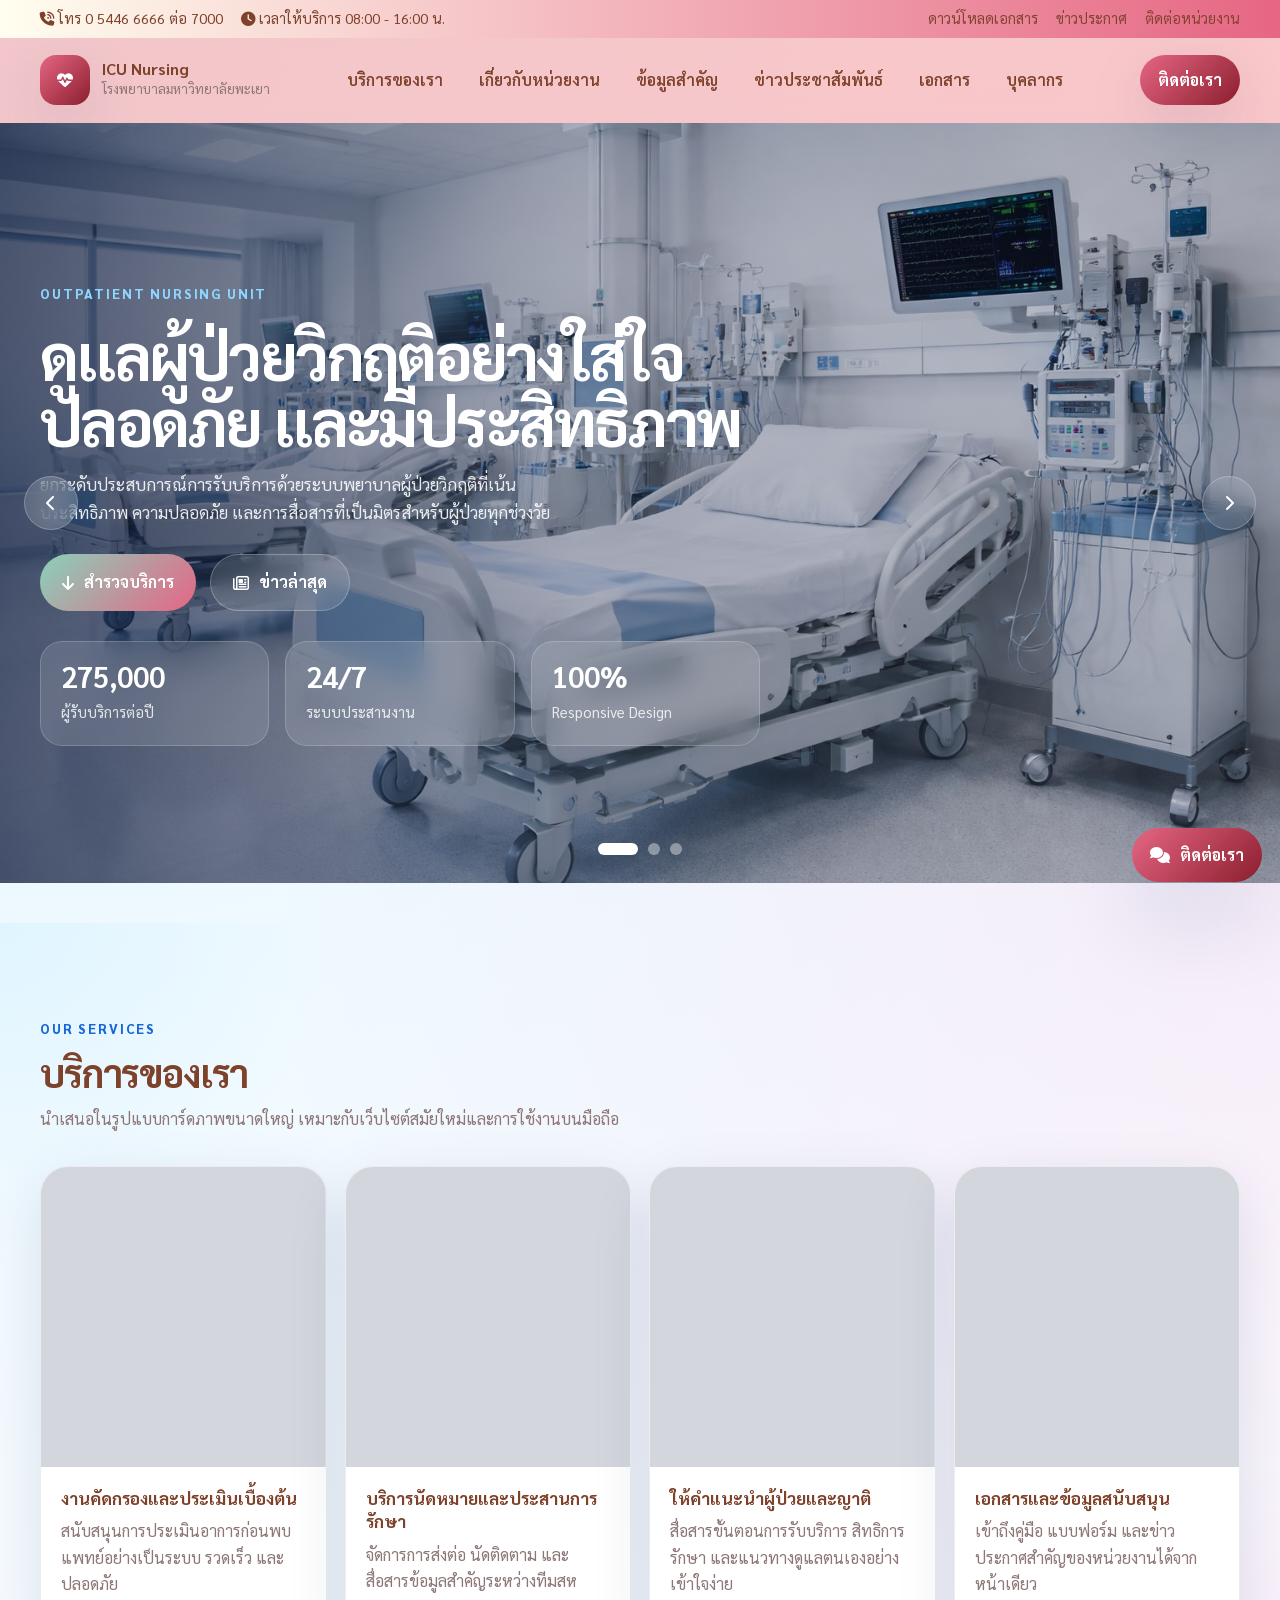
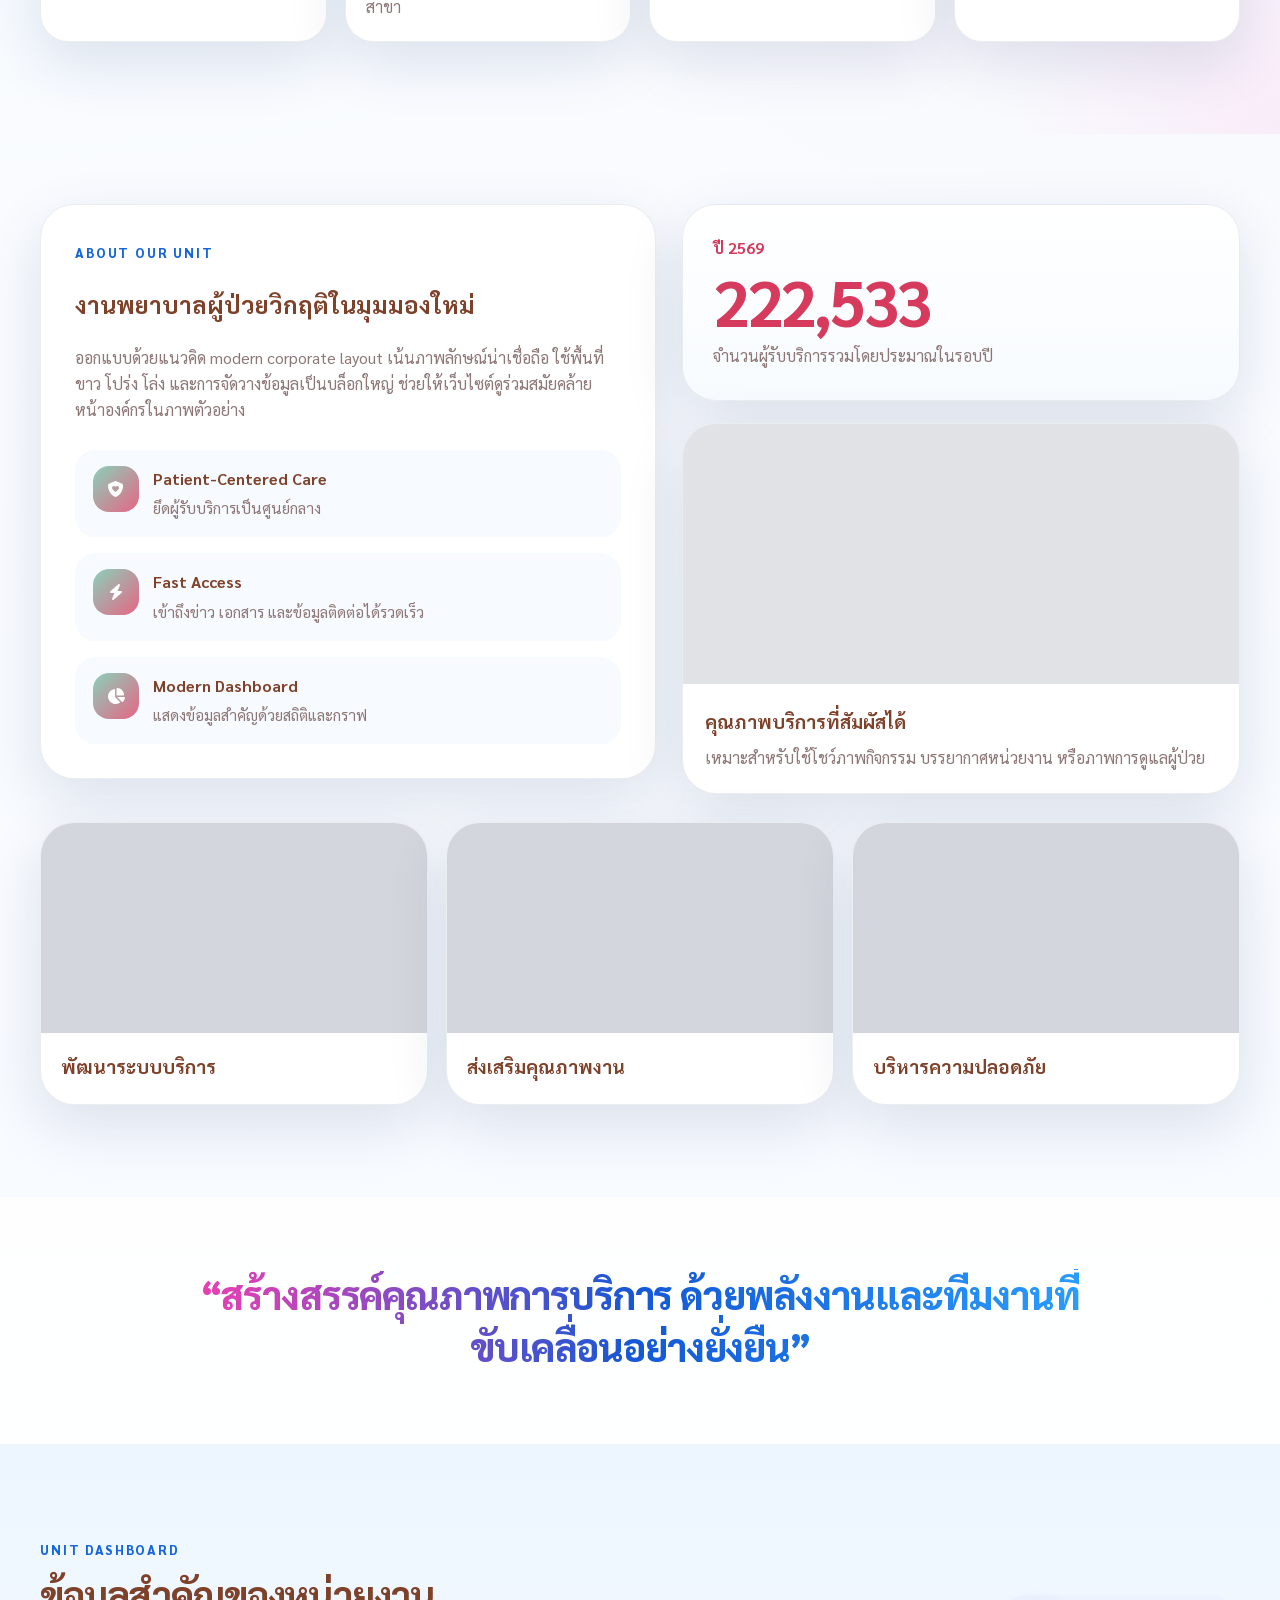
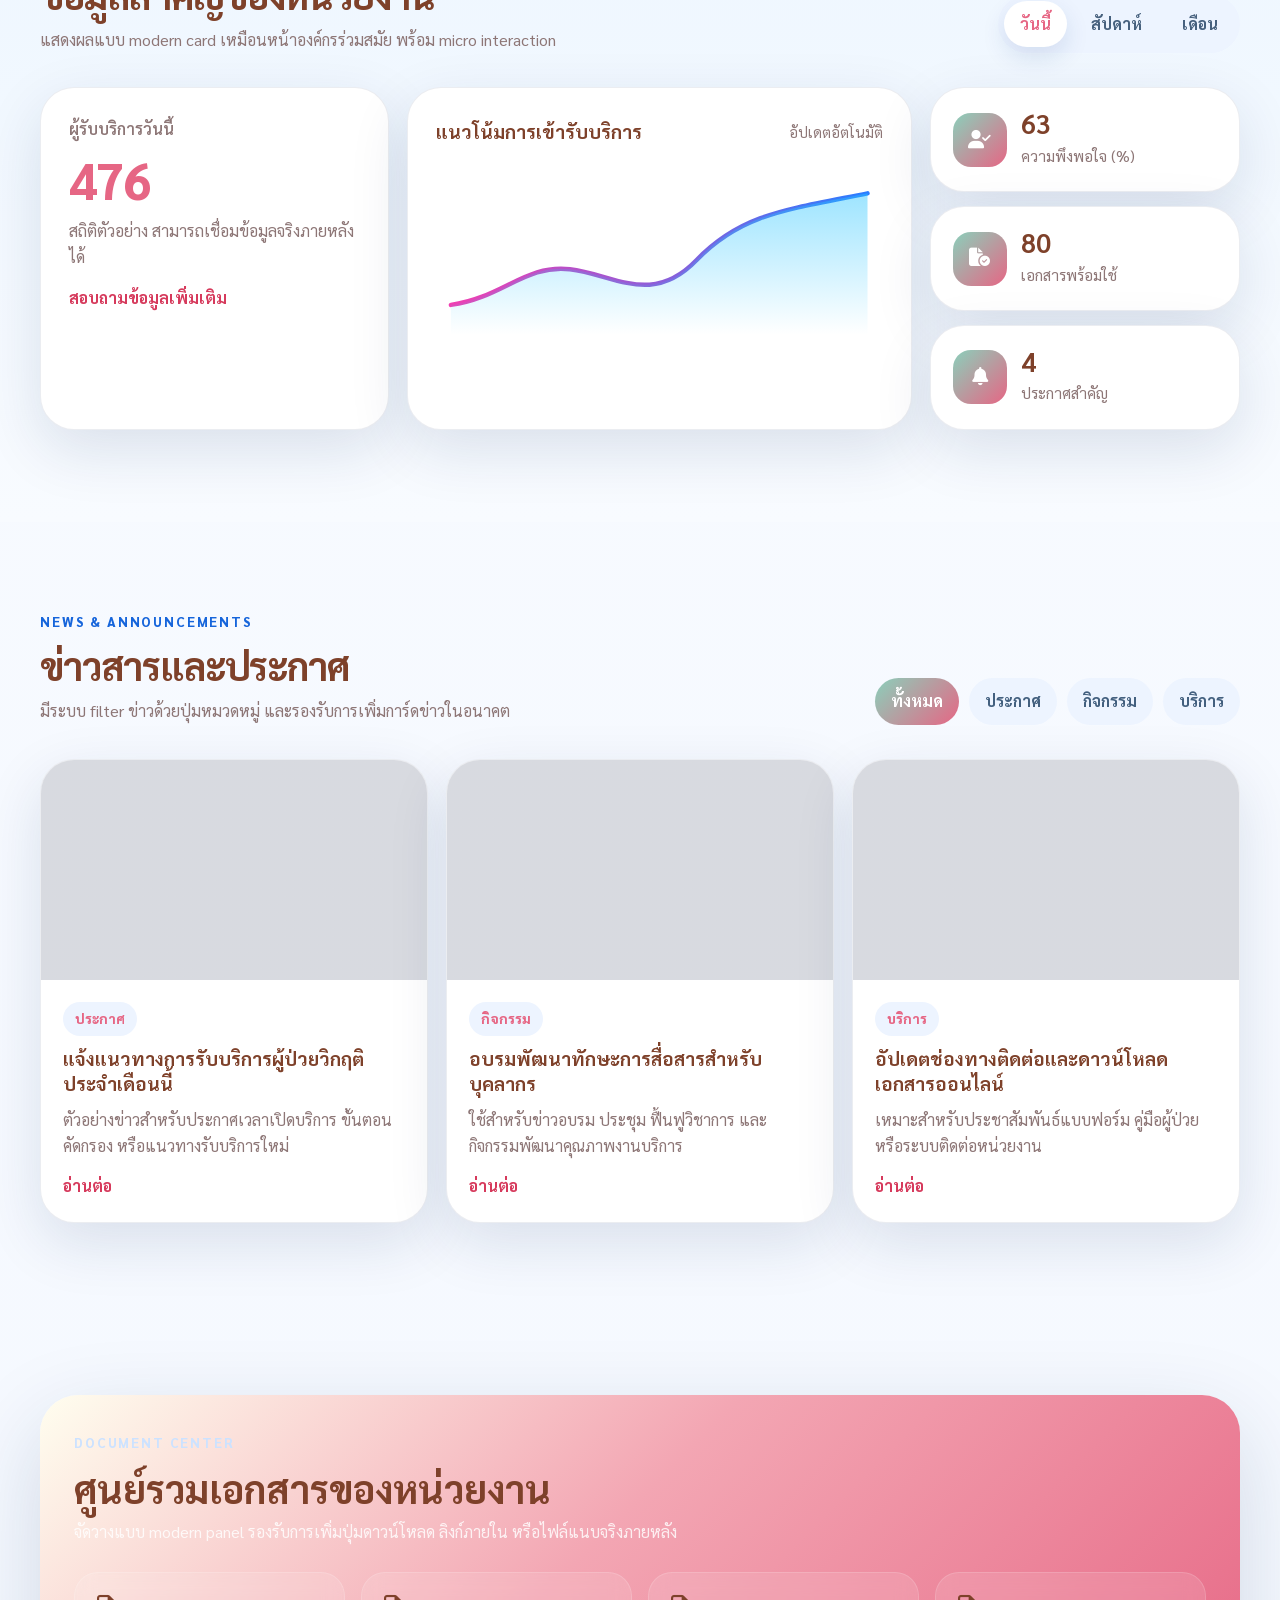
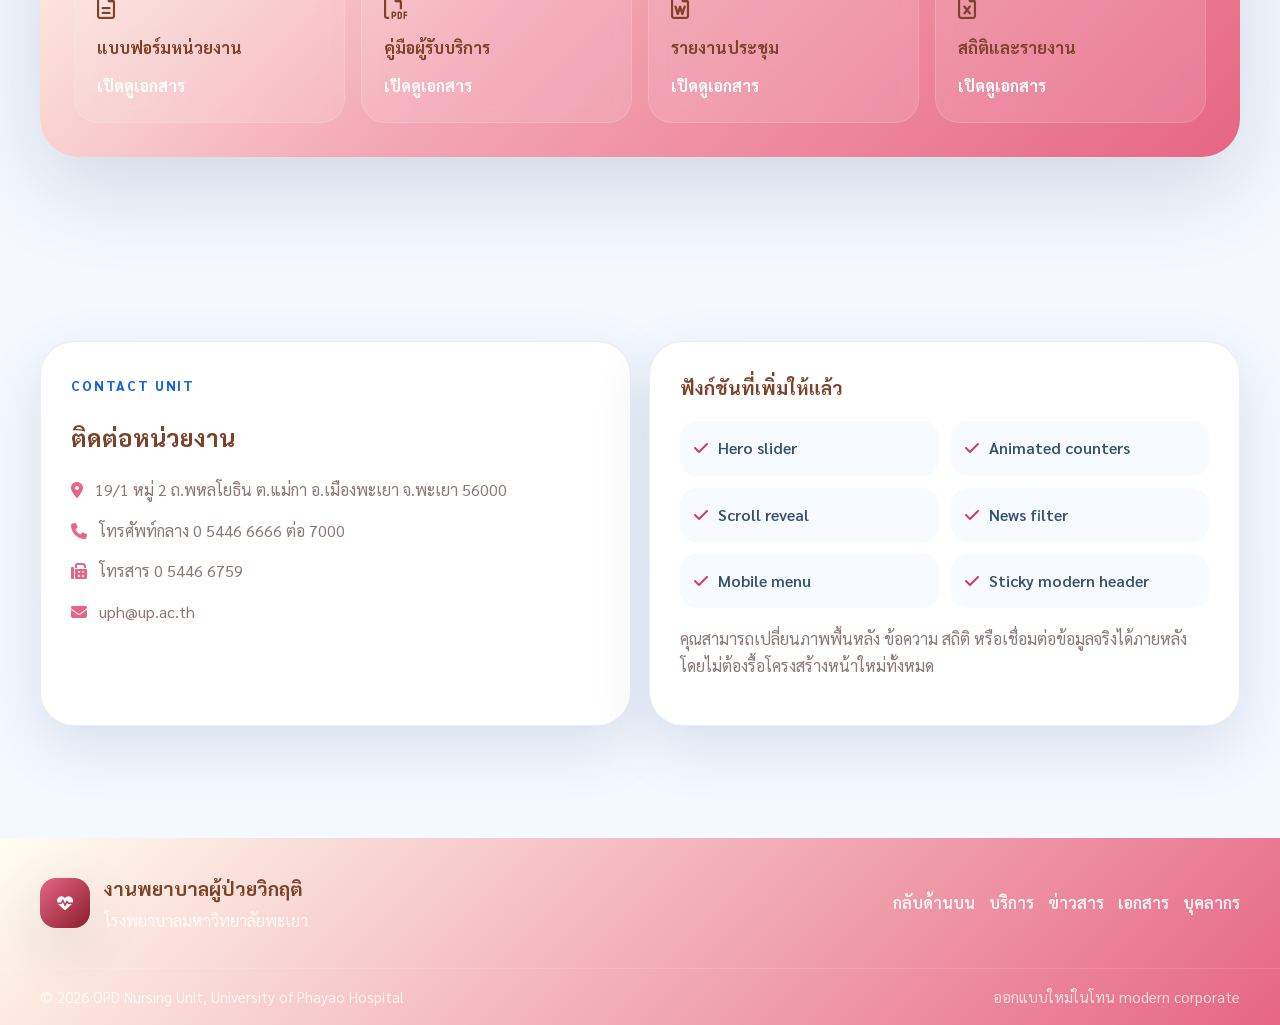
==== commit b2a3d885: "Test-web" ====
--- a/index.html
+++ b/index.html
@@ -3,12 +3,12 @@
 <head>
   <meta charset="UTF-8" />
   <meta name="viewport" content="width=device-width, initial-scale=1.0" />
-  <title>งานพยาบาลผู้ป่วยนอก | โรงพยาบาลมหาวิทยาลัยพะเยา</title>
-  <meta name="description" content="เว็บไซต์งานพยาบาลผู้ป่วยนอก โรงพยาบาลมหาวิทยาลัยพะเยา ดีไซน์ทันสมัย รองรับมือถือ พร้อมส่วนข่าวสาร บริการ เอกสาร และข้อมูลติดต่อ" />
-  <meta name="keywords" content="งานพยาบาลผู้ป่วยนอก, OPD, โรงพยาบาลมหาวิทยาลัยพะเยา, nursing opd" />
+  <title>งานพยาบาลผู้ป่วยวิกฤติ | โรงพยาบาลมหาวิทยาลัยพะเยา</title>
+  <meta name="description" content="เว็บไซต์งานพยาบาลผู้ป่วยวิกฤต โรงพยาบาลมหาวิทยาลัยพะเยา ดีไซน์ทันสมัย รองรับมือถือ พร้อมส่วนข่าวสาร บริการ เอกสาร และข้อมูลติดต่อ" />
+  <meta name="keywords" content="งานพยาบาลผู้ป่วยวิกฤติ, ICU, โรงพยาบาลมหาวิทยาลัยพะเยา, ICU Nursing" />
   <meta name="theme-color" content="#0e5bd8" />
-  <meta property="og:title" content="งานพยาบาลผู้ป่วยนอก | โรงพยาบาลมหาวิทยาลัยพะเยา" />
-  <meta property="og:description" content="หน้าเว็บไซต์สมัยใหม่สำหรับหน่วยงานพยาบาลผู้ป่วยนอก พร้อมข่าวประชาสัมพันธ์ บริการ เอกสาร และช่องทางติดต่อ" />
+  <meta property="og:title" content="งานพยาบาลผู้ป่วยวิกฤติ | โรงพยาบาลมหาวิทยาลัยพะเยา" />
+  <meta property="og:description" content="หน้าเว็บไซต์สมัยใหม่สำหรับหน่วยงานพยาบาลผู้ป่วยวิกฤติ พร้อมข่าวประชาสัมพันธ์ บริการ เอกสาร และช่องทางติดต่อ" />
   <meta property="og:type" content="website" />
 
   <link rel="preconnect" href="https://fonts.googleapis.com" />
@@ -37,10 +37,10 @@
 
   <header class="site-header" id="top">
     <div class="container header-inner">
-      <a href="index.html" class="brand" aria-label="หน้าแรก งานพยาบาลผู้ป่วยนอก">
+      <a href="index.html" class="brand" aria-label="หน้าแรก งานพยาบาลผู้ป่วยวิกฤติ">
         <span class="brand-mark"><i class="fa-solid fa-heart-pulse"></i></span>
         <span class="brand-text">
-          <strong>OPD Nursing</strong>
+          <strong>ICU Nursing</strong>
           <small>โรงพยาบาลมหาวิทยาลัยพะเยา</small>
         </span>
       </a>
@@ -73,9 +73,9 @@
           <div class="container hero-content">
             <div class="hero-copy reveal">
               <span class="eyebrow">OUTPATIENT NURSING UNIT</span>
-              <h1>ดูแลผู้ป่วยนอกอย่างใส่ใจ<br />ทันสมัย และเข้าถึงง่าย</h1>
+              <h1>ดูแลผู้ป่วยวิกฤติอย่างใส่ใจ<br />ปลอดภัย และมีประสิทธิภาพ</h1>
               <p>
-                ยกระดับประสบการณ์การรับบริการด้วยระบบพยาบาลผู้ป่วยนอกที่เน้นความรวดเร็ว
+                ยกระดับประสบการณ์การรับบริการด้วยระบบพยาบาลผู้ป่วยวิกฤติที่เน้นประสิทธิภาพ
                 ความปลอดภัย และการสื่อสารที่เป็นมิตรสำหรับผู้ป่วยทุกช่วงวัย
               </p>
               <div class="hero-actions">
@@ -203,7 +203,7 @@
         <div class="highlight-wrap">
           <div class="highlight-left reveal">
             <span class="section-kicker">ABOUT OUR UNIT</span>
-            <h2>งานพยาบาลผู้ป่วยนอกในมุมมองใหม่</h2>
+            <h2>งานพยาบาลผู้ป่วยวิกฤติในมุมมองใหม่</h2>
             <p>
               ออกแบบด้วยแนวคิด modern corporate layout เน้นภาพลักษณ์น่าเชื่อถือ
               ใช้พื้นที่ขาว โปร่ง โล่ง และการจัดวางข้อมูลเป็นบล็อกใหญ่
@@ -380,7 +380,7 @@
             <div class="news-thumb news-1"></div>
             <div class="news-body">
               <span class="news-tag">ประกาศ</span>
-              <h3>แจ้งแนวทางการรับบริการผู้ป่วยนอกประจำเดือนนี้</h3>
+              <h3>แจ้งแนวทางการรับบริการผู้ป่วยวิกฤติประจำเดือนนี้</h3>
               <p>ตัวอย่างข่าวสำหรับประกาศเวลาเปิดบริการ ขั้นตอนคัดกรอง หรือแนวทางรับบริการใหม่</p>
               <a href="#">อ่านต่อ</a>
             </div>
@@ -484,7 +484,7 @@
       <div class="footer-brand">
         <span class="brand-mark"><i class="fa-solid fa-heart-pulse"></i></span>
         <div>
-          <h2>งานพยาบาลผู้ป่วยนอก</h2>
+          <h2>งานพยาบาลผู้ป่วยวิกฤติ</h2>
           <p>โรงพยาบาลมหาวิทยาลัยพะเยา</p>
         </div>
       </div>
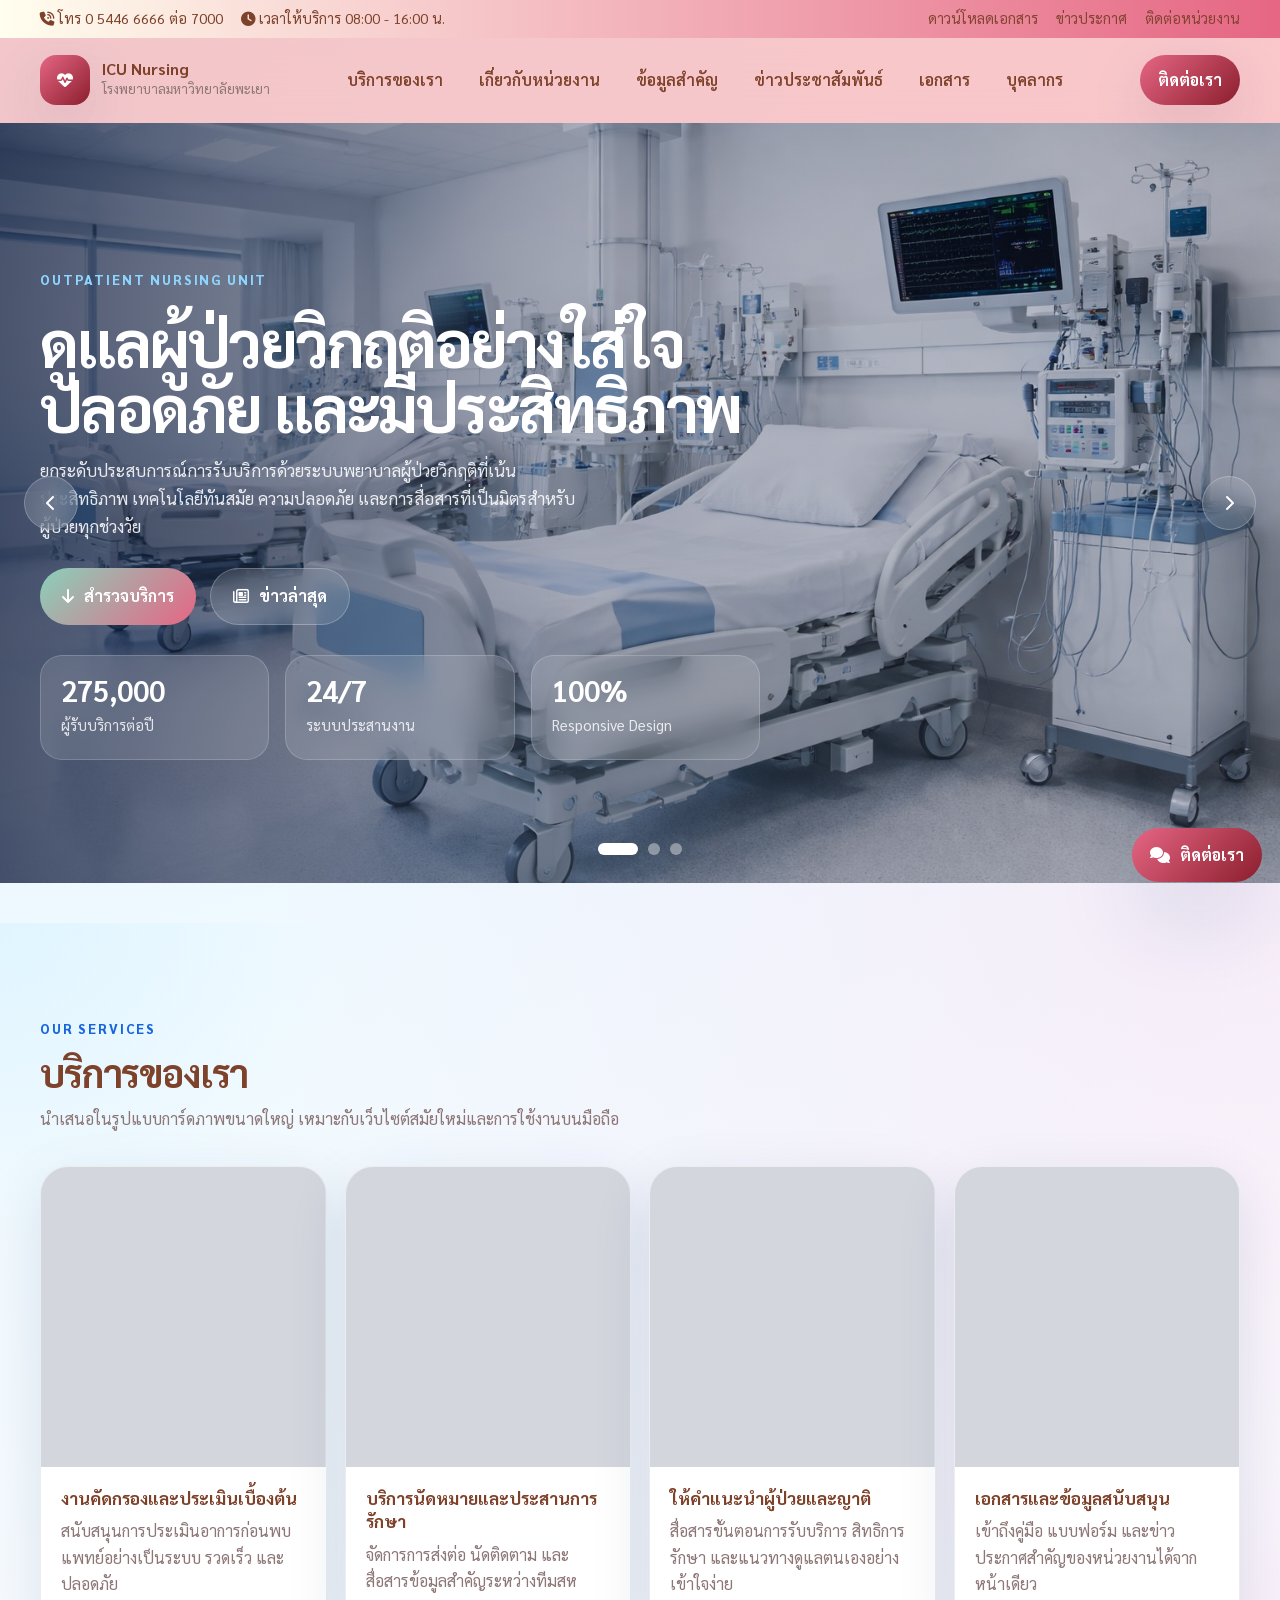
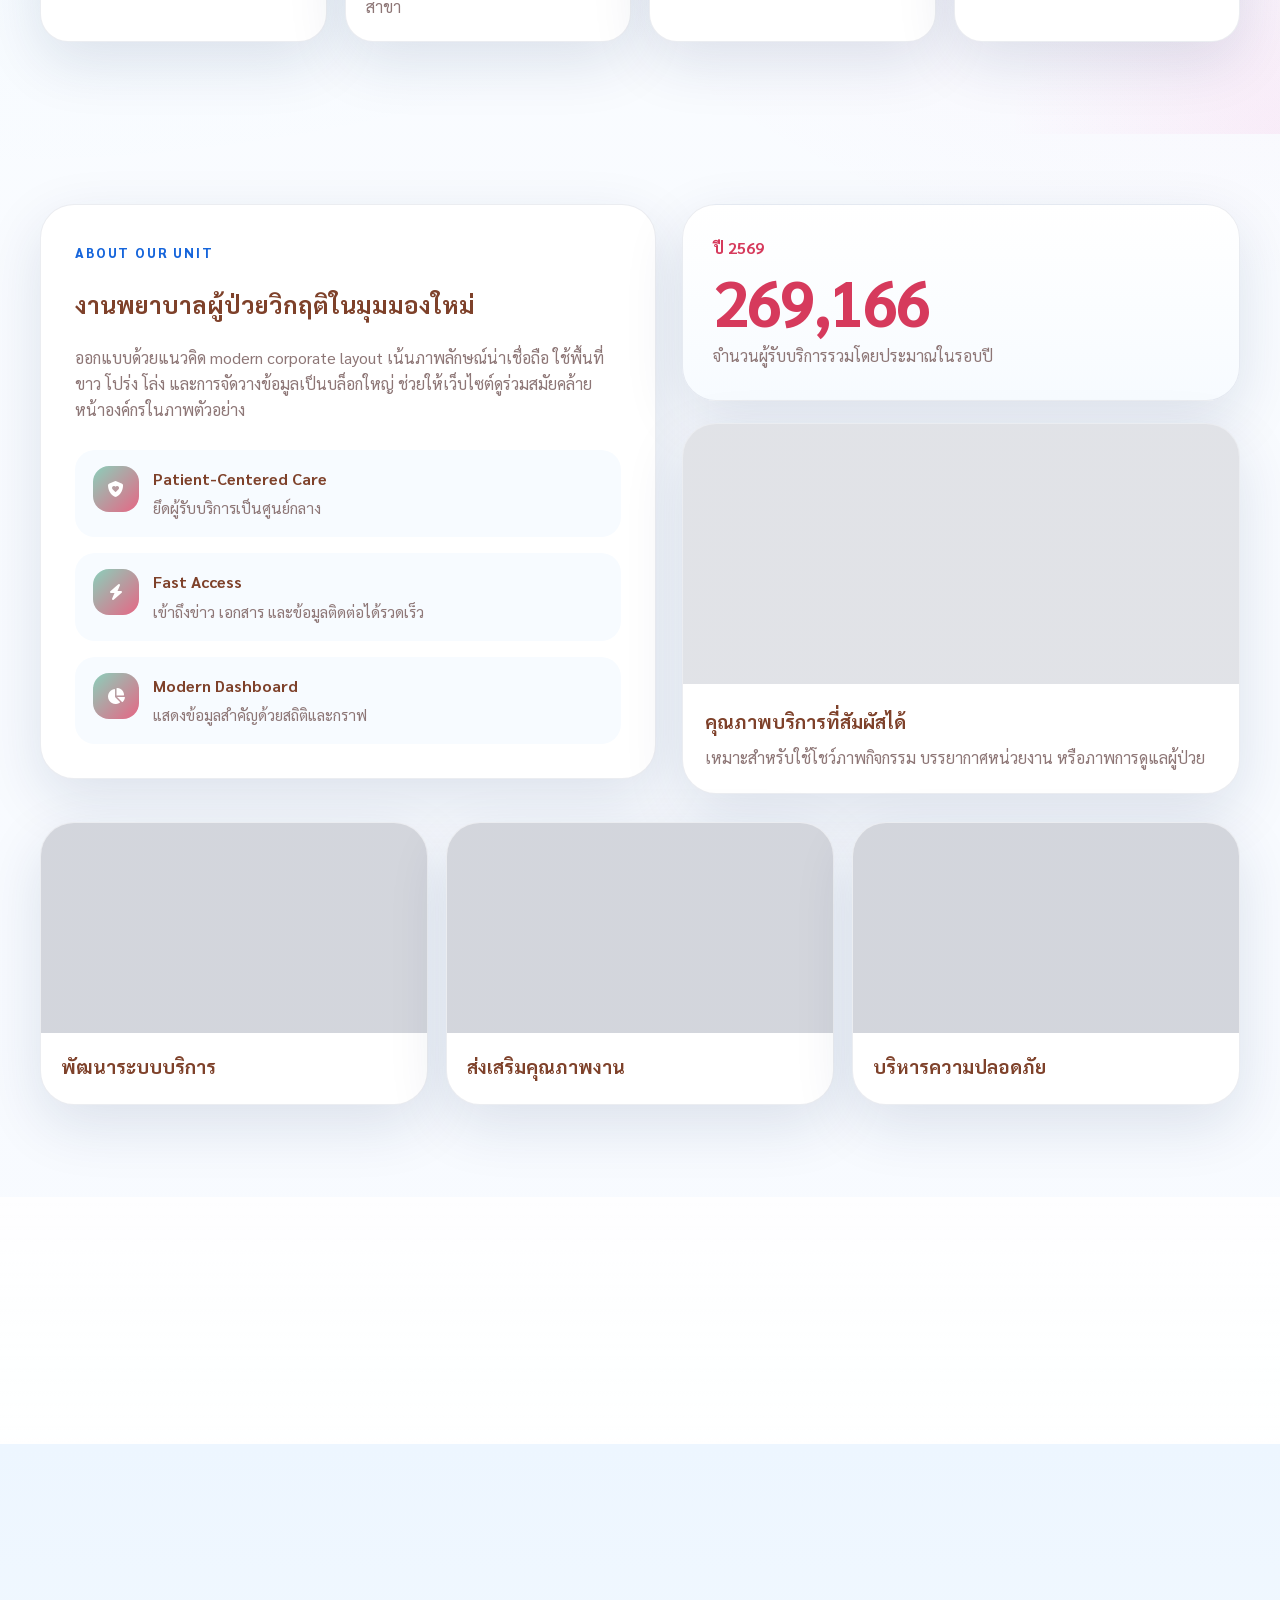
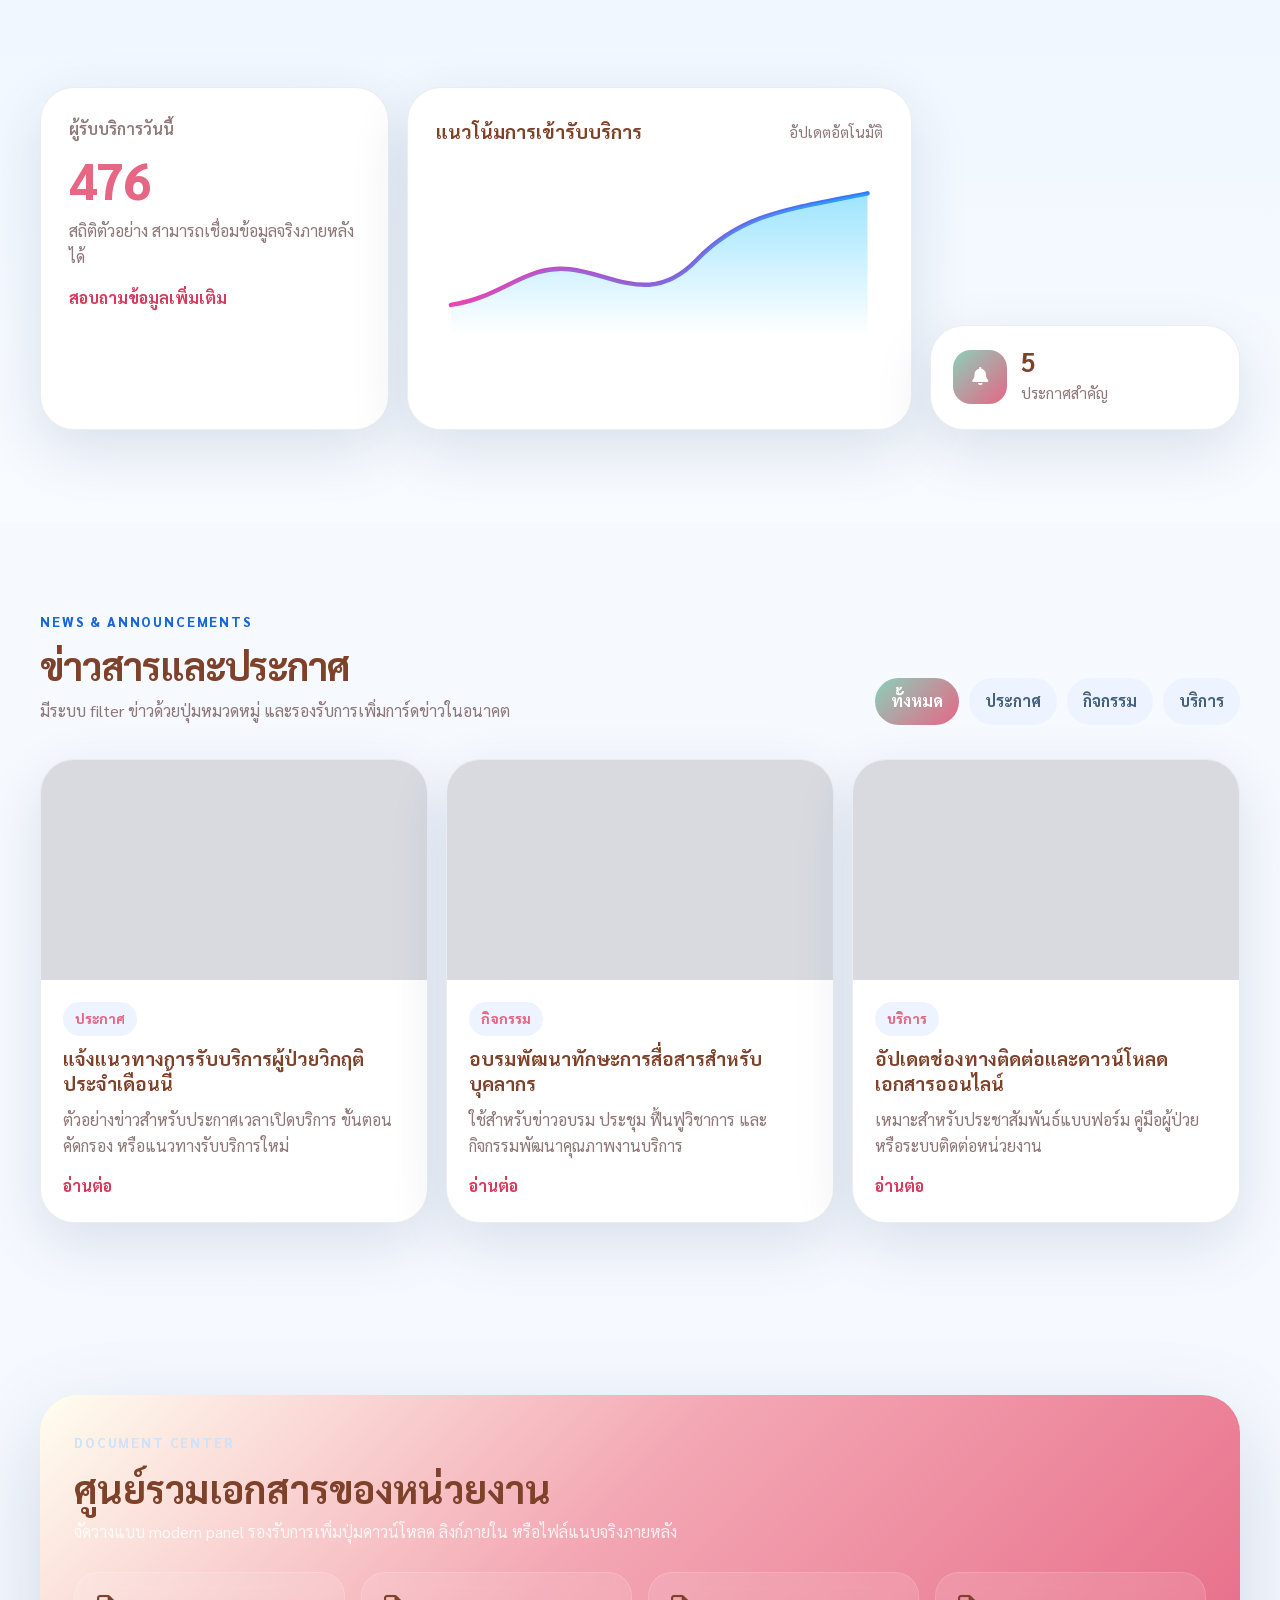
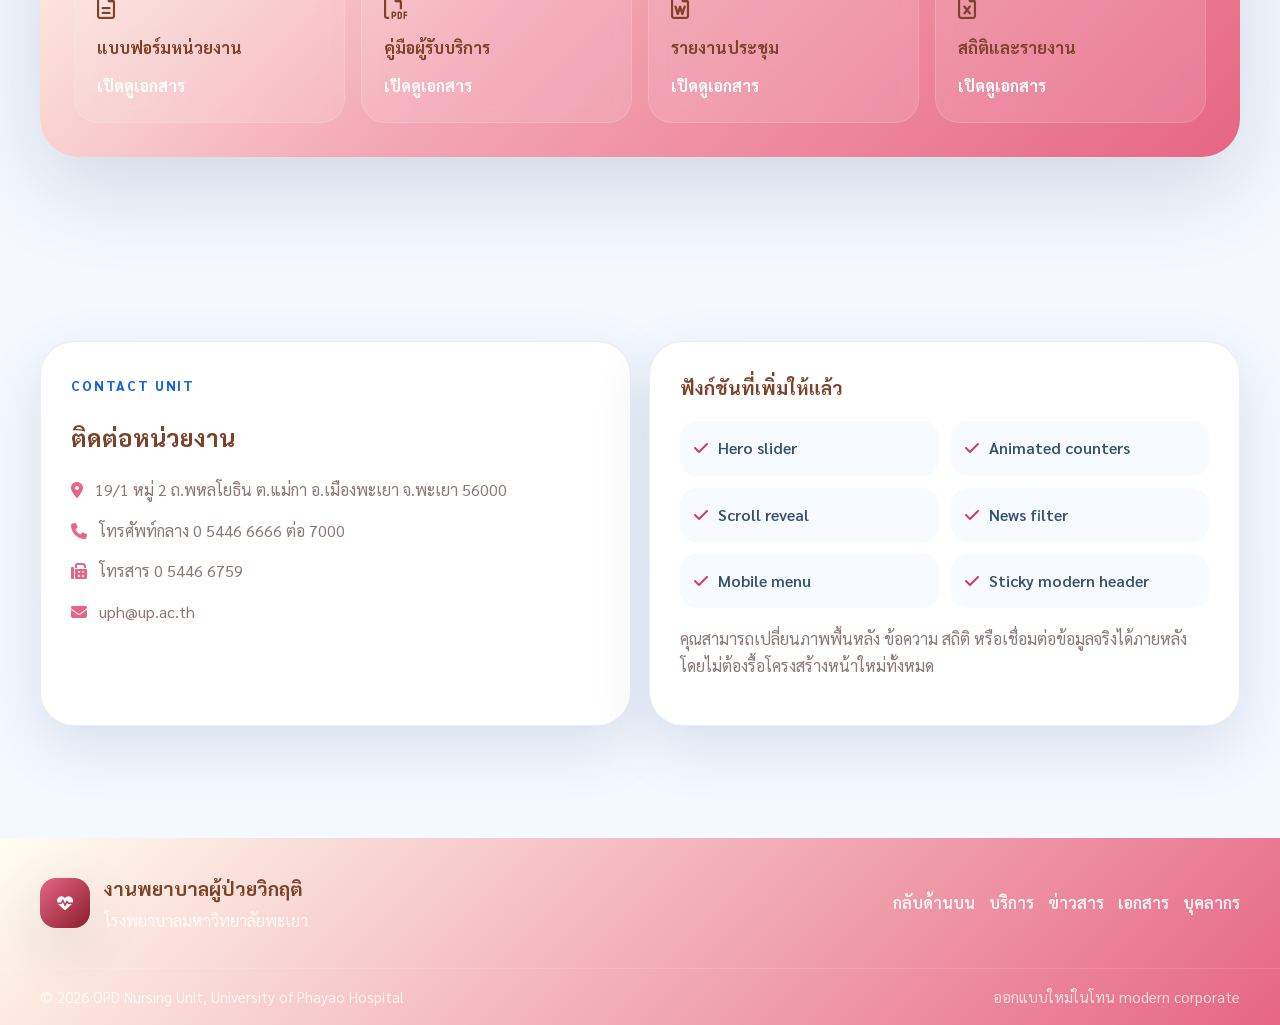
==== commit 78a4b563: "Update index.html" ====
--- a/index.html
+++ b/index.html
@@ -75,7 +75,7 @@
               <span class="eyebrow">OUTPATIENT NURSING UNIT</span>
               <h1>ดูแลผู้ป่วยวิกฤติอย่างใส่ใจ<br />ปลอดภัย และมีประสิทธิภาพ</h1>
               <p>
-                ยกระดับประสบการณ์การรับบริการด้วยระบบพยาบาลผู้ป่วยวิกฤติที่เน้นประสิทธิภาพ
+                ยกระดับประสบการณ์การรับบริการด้วยระบบพยาบาลผู้ป่วยวิกฤติที่เน้นประสิทธิภาพ เทคโนโลยีทันสมัย
                 ความปลอดภัย และการสื่อสารที่เป็นมิตรสำหรับผู้ป่วยทุกช่วงวัย
               </p>
               <div class="hero-actions">
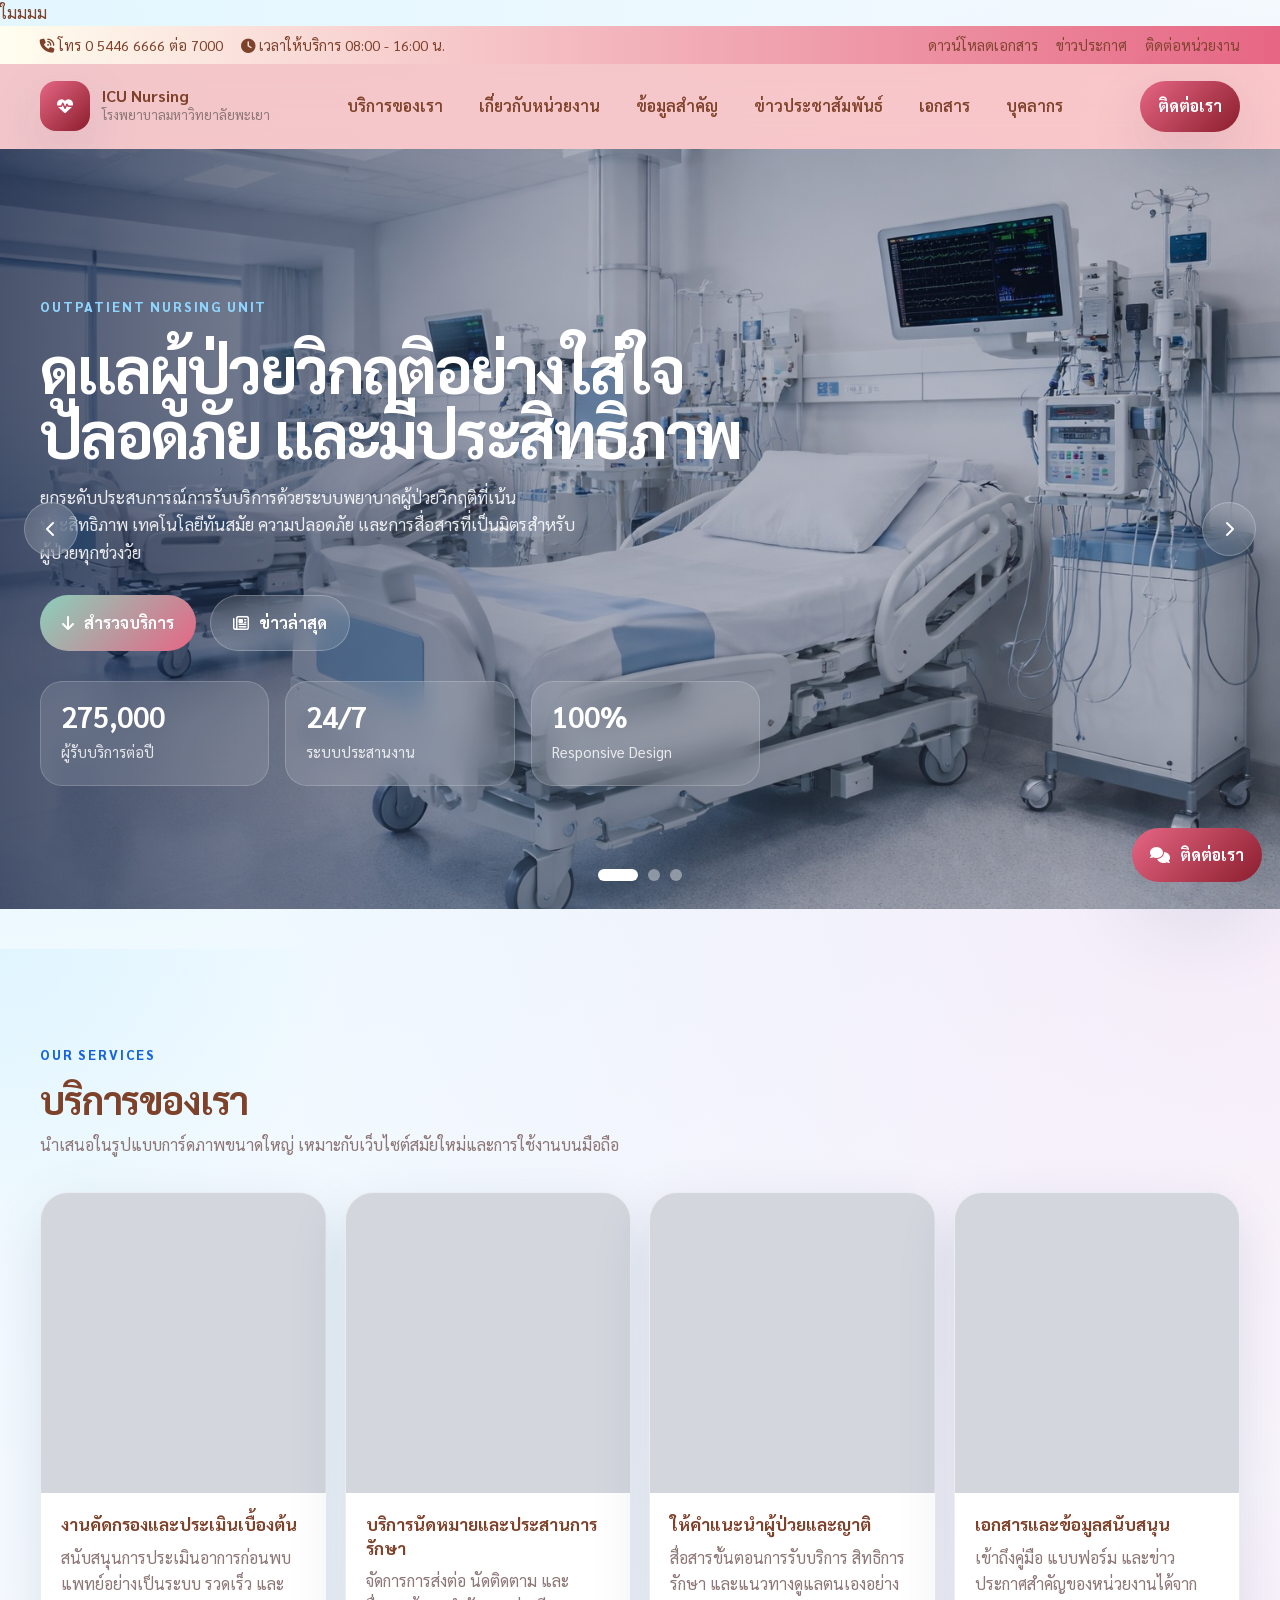
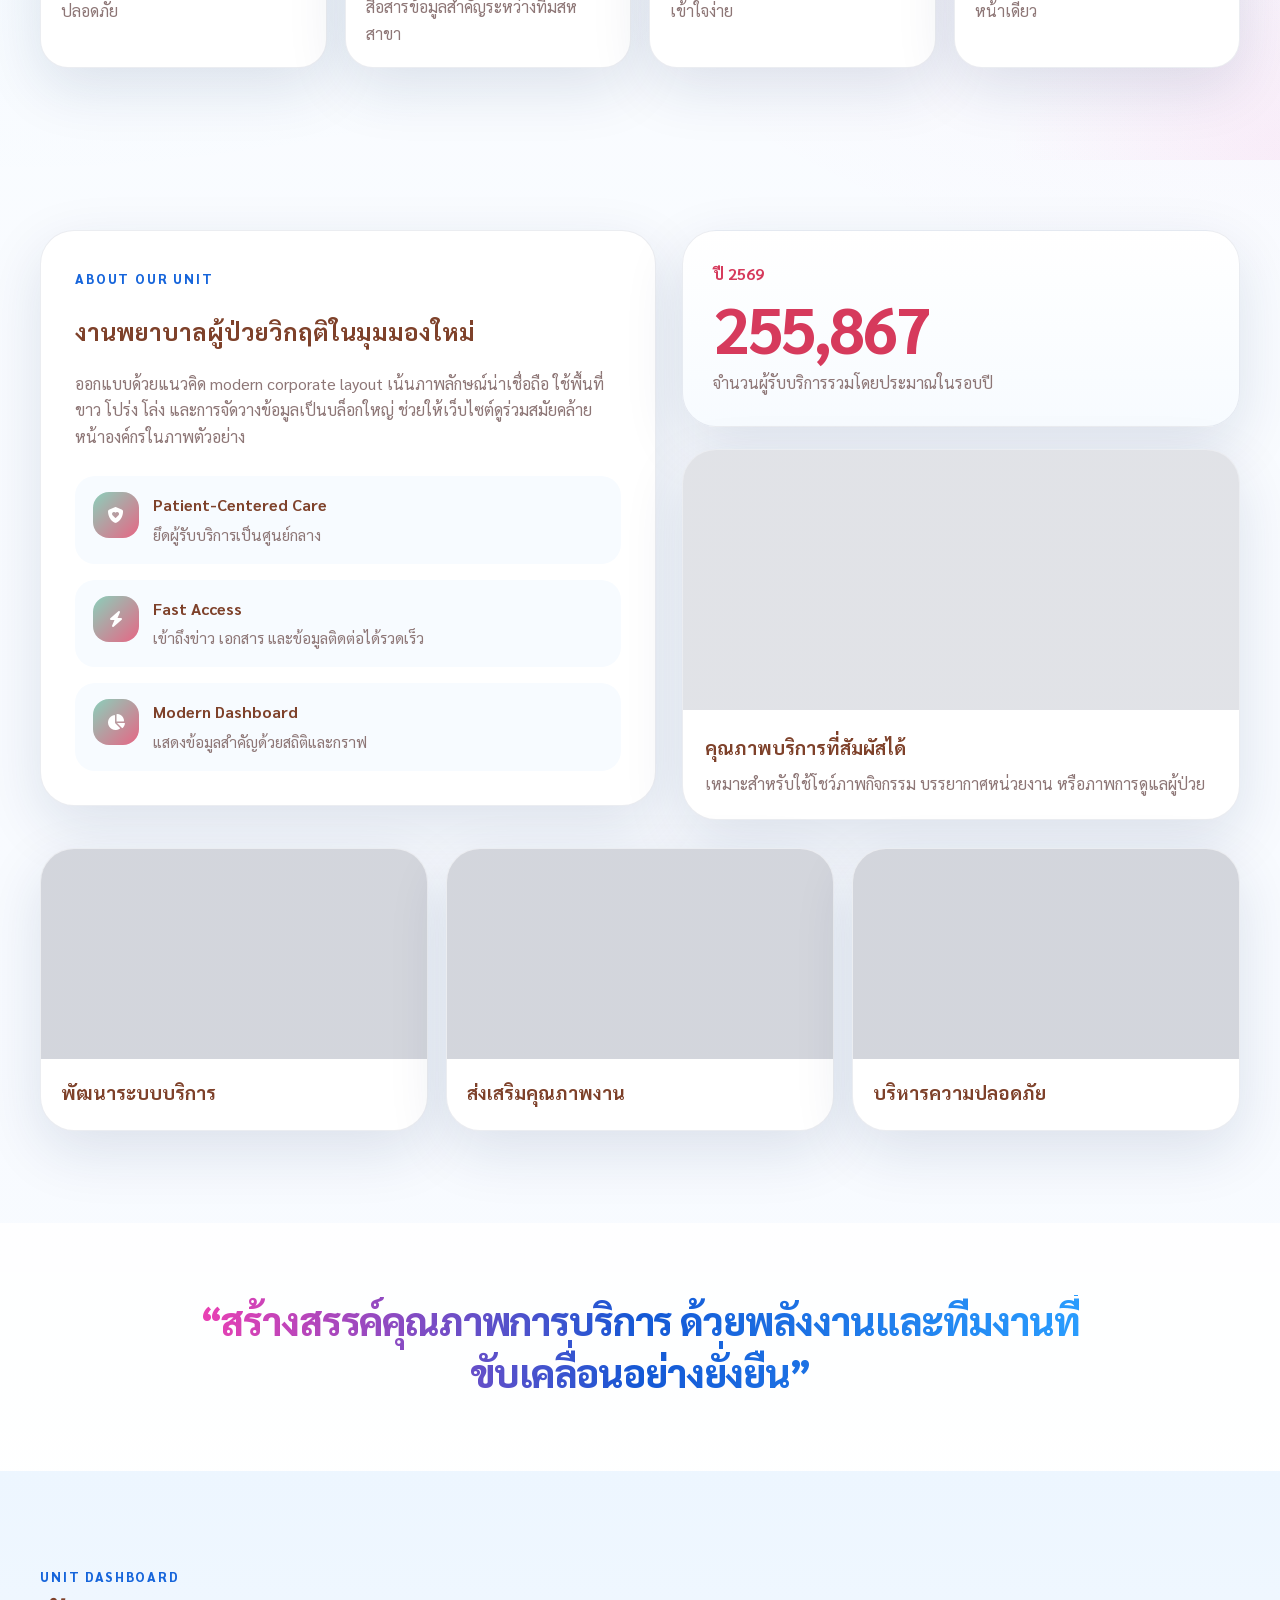
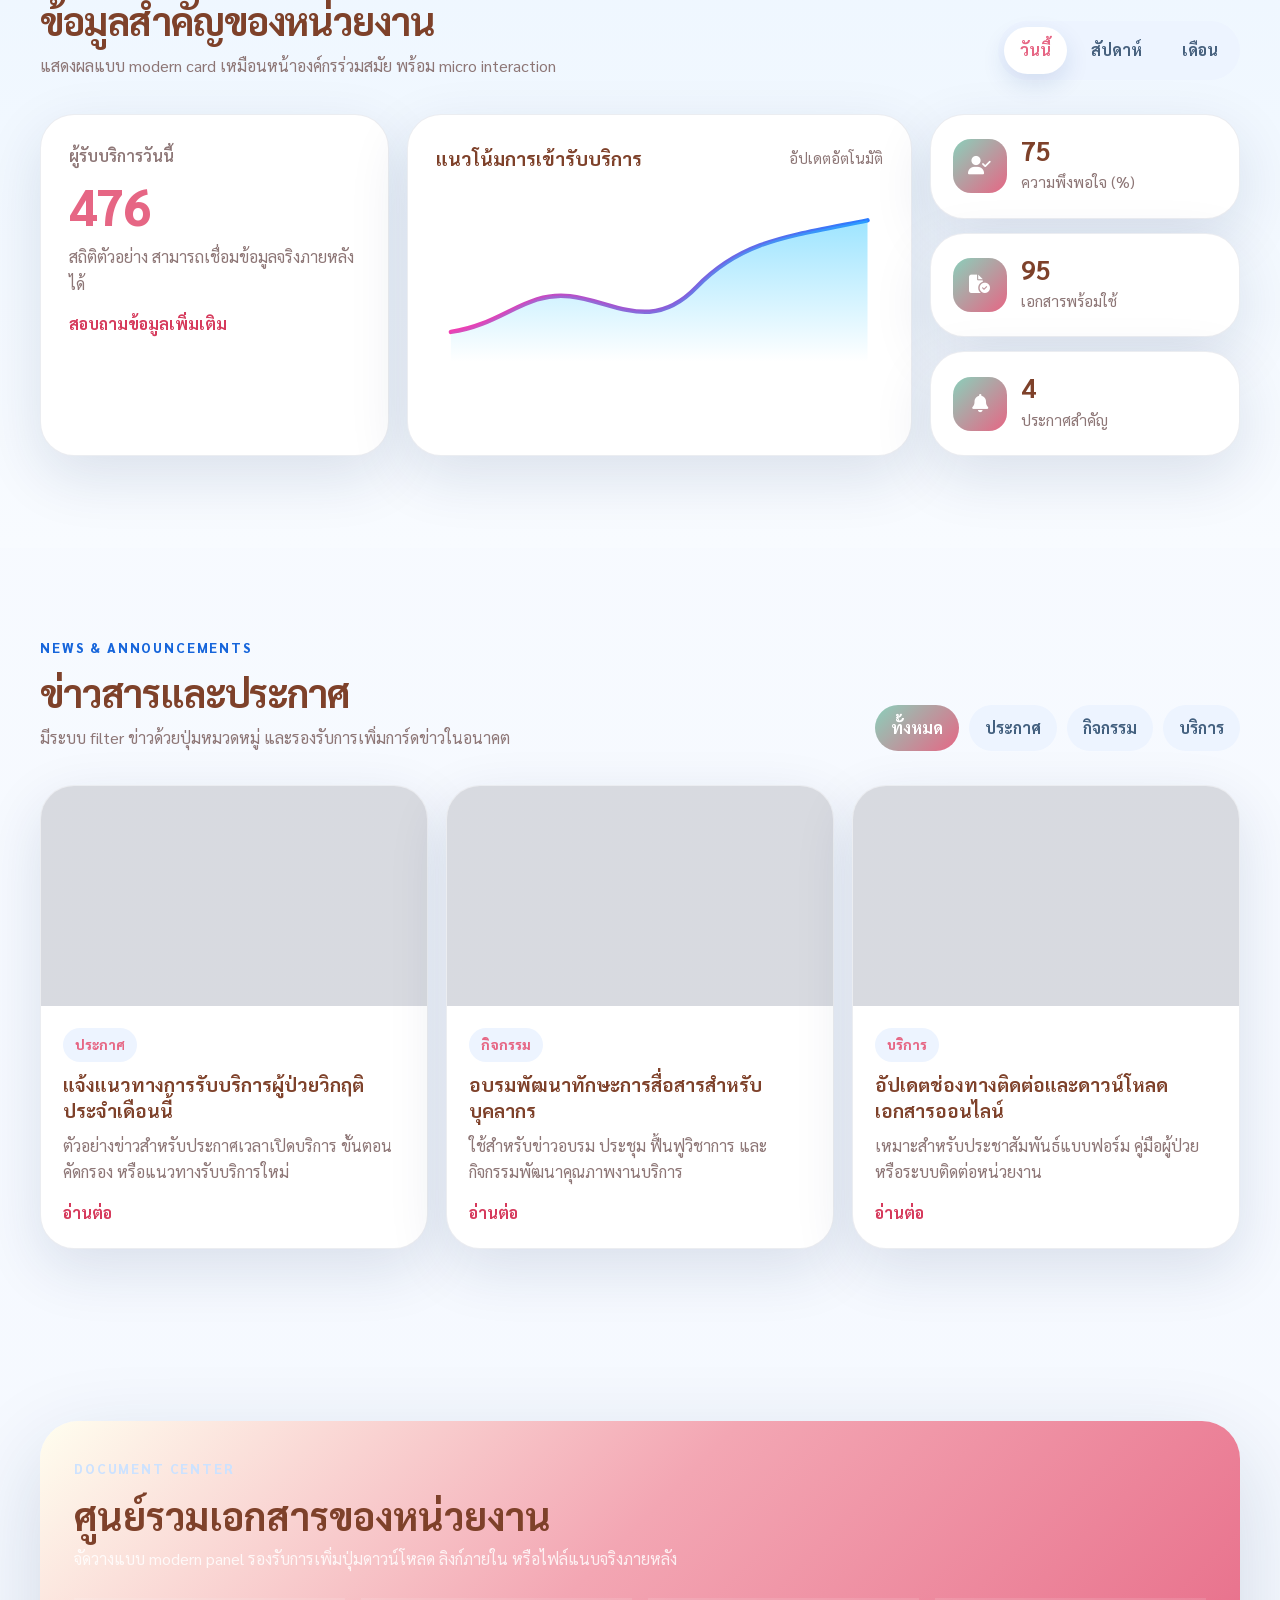
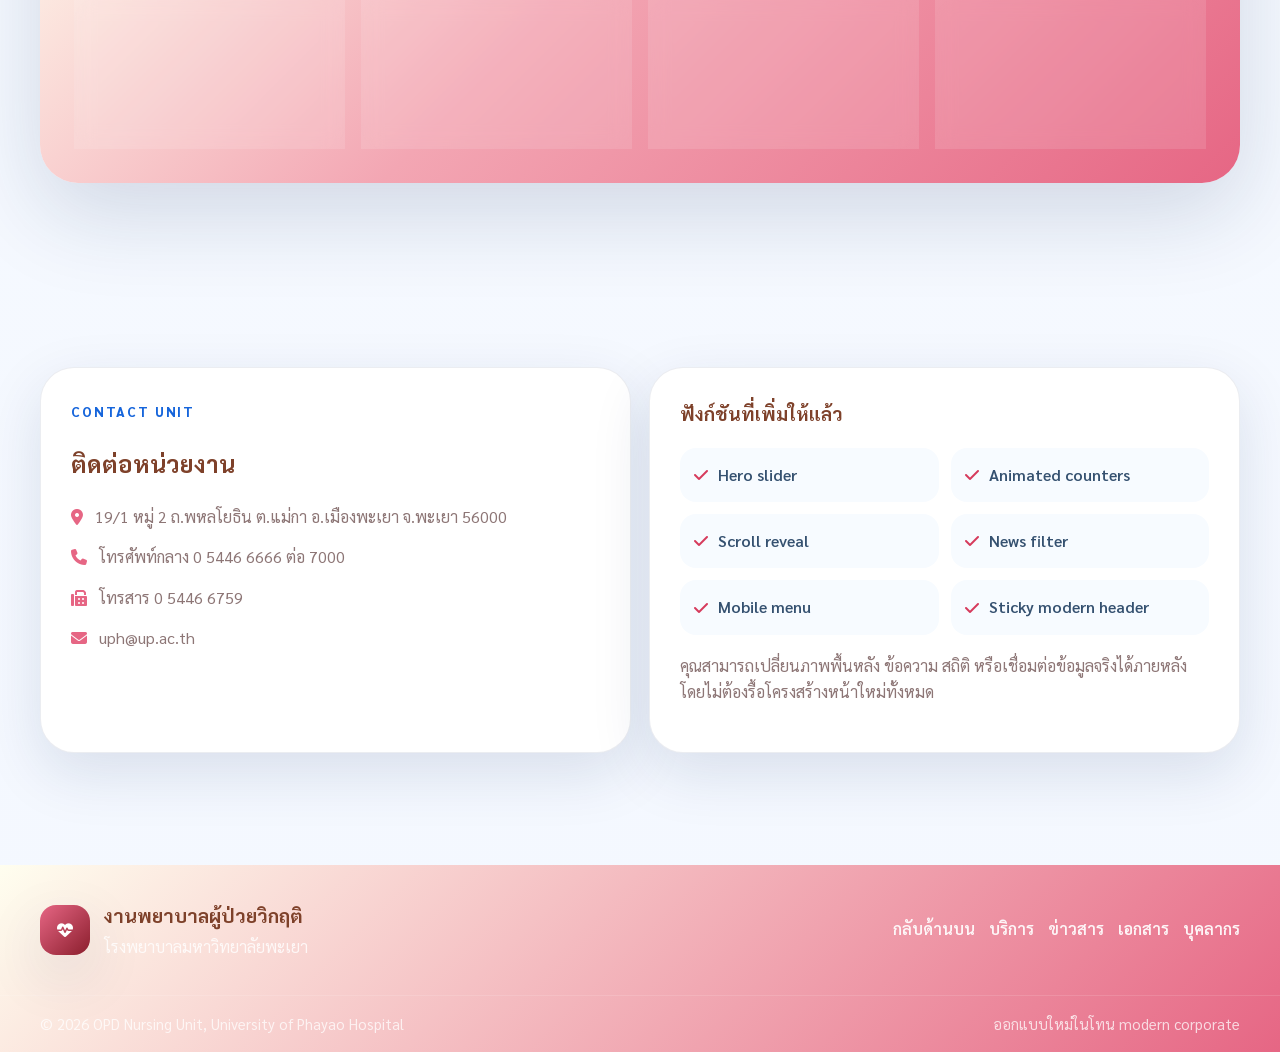
==== commit 6cee5e3f: "ววส" ====
--- a/index.html
+++ b/index.html
@@ -17,6 +17,7 @@
   <link rel="preconnect" href="https://cdnjs.cloudflare.com" />
   <link rel="stylesheet" href="https://cdnjs.cloudflare.com/ajax/libs/font-awesome/6.5.2/css/all.min.css" crossorigin="anonymous" referrerpolicy="no-referrer" />
   <link rel="stylesheet" href="assets/css/style.css" />
+  ใมมมม
 </head>
 <body>
   <a class="skip-link" href="#main-content">ข้ามไปยังเนื้อหาหลัก</a>
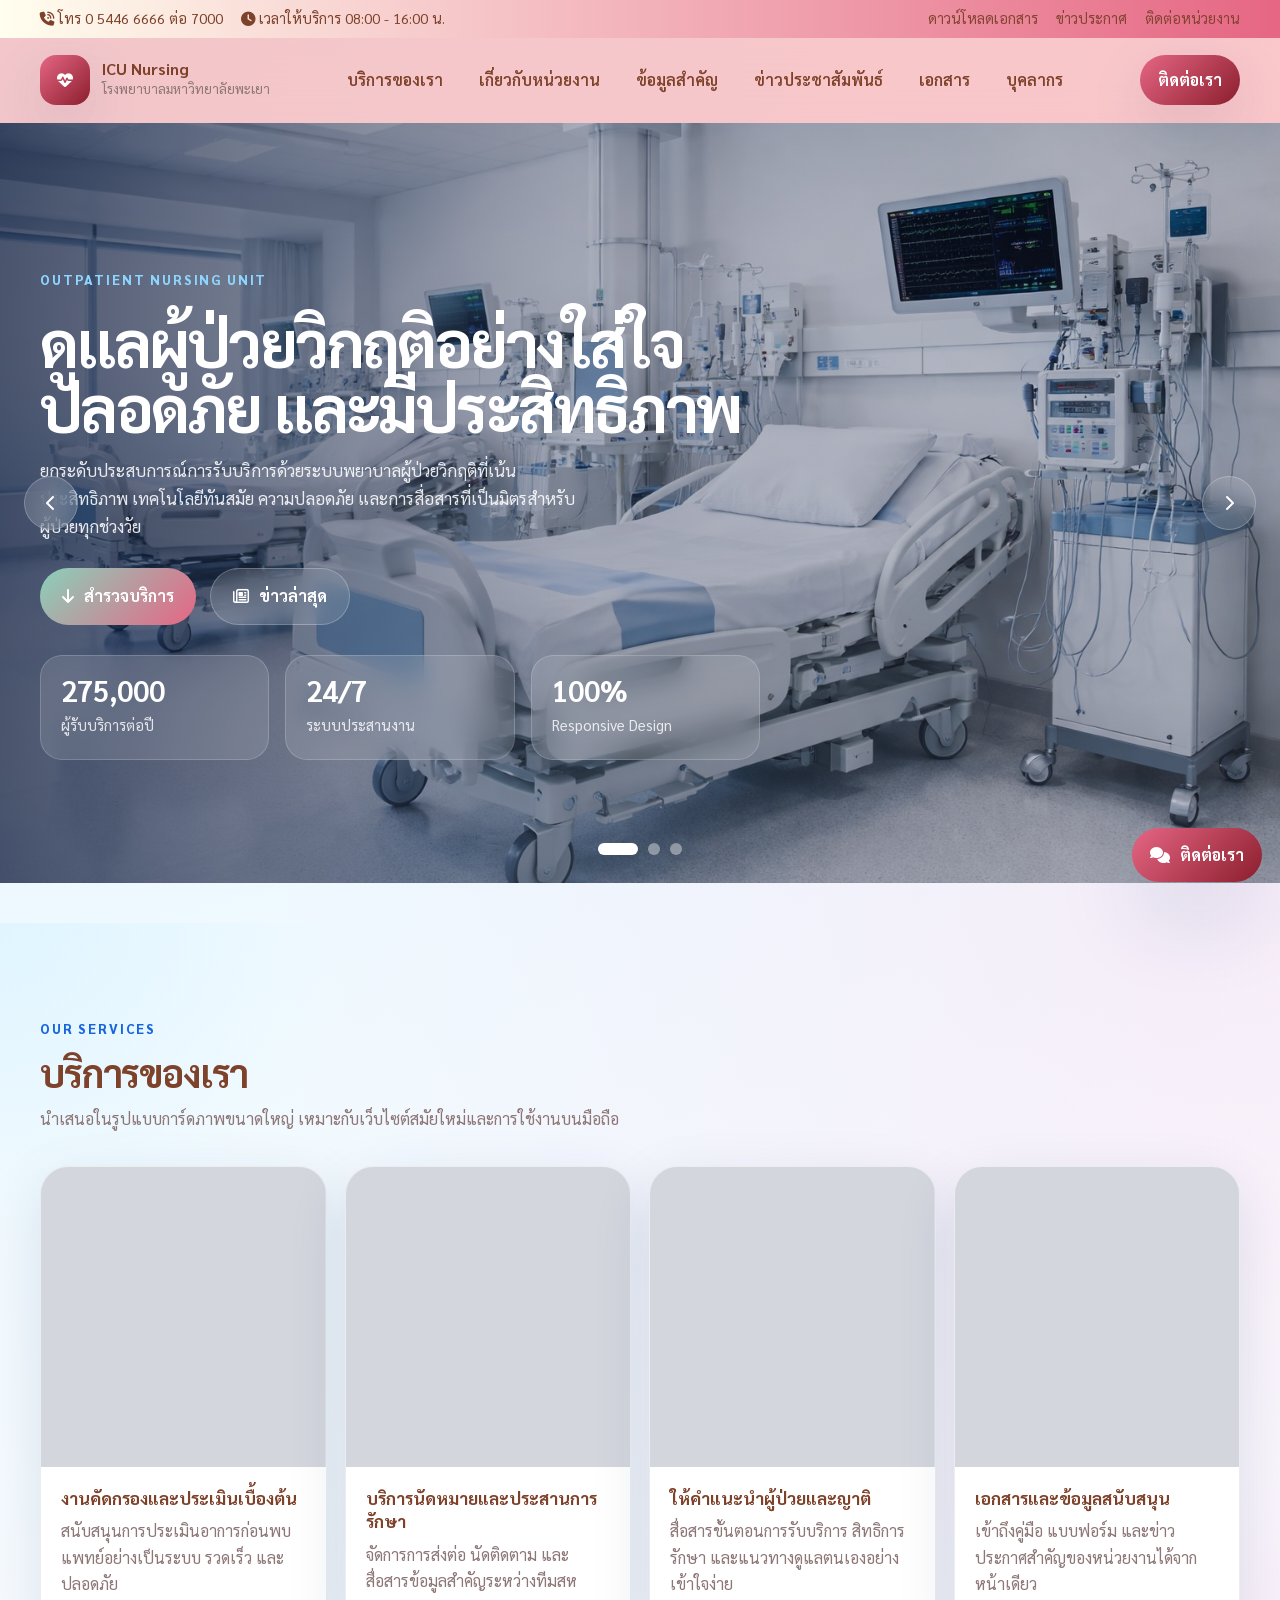
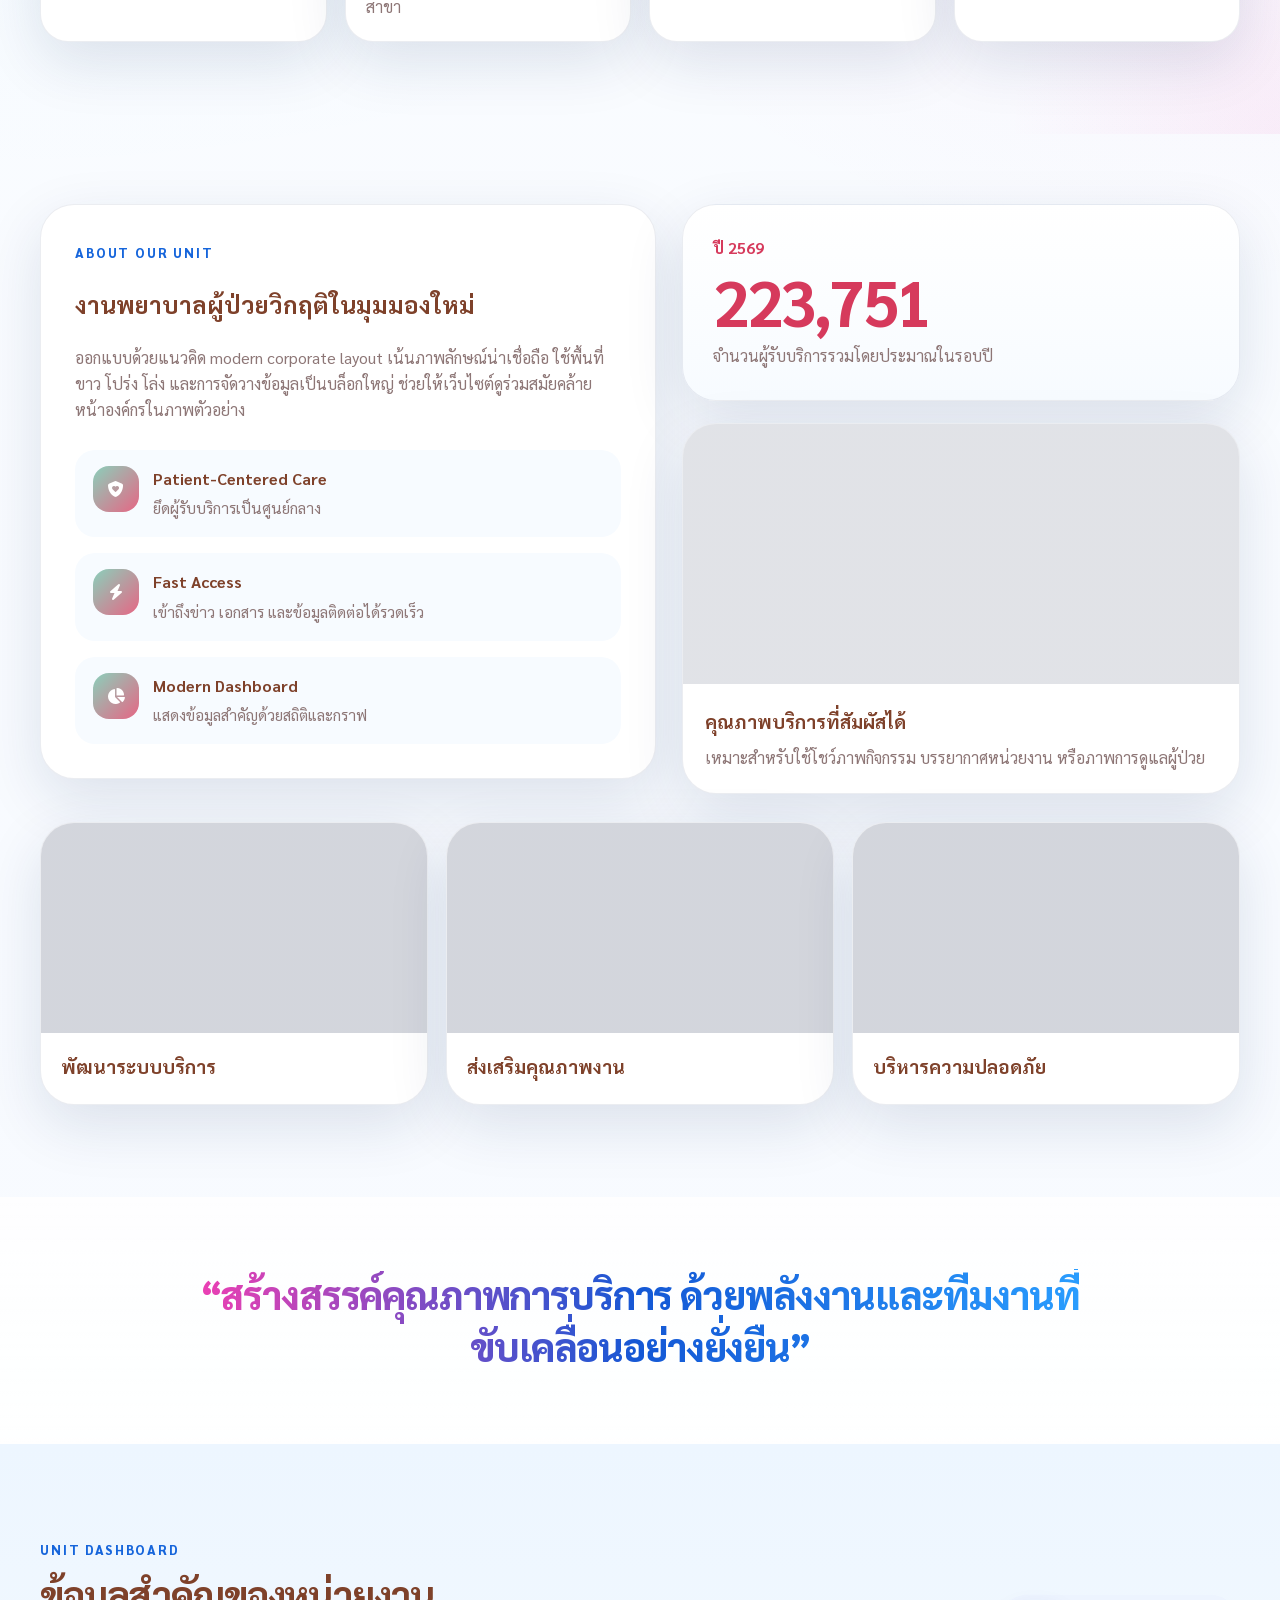
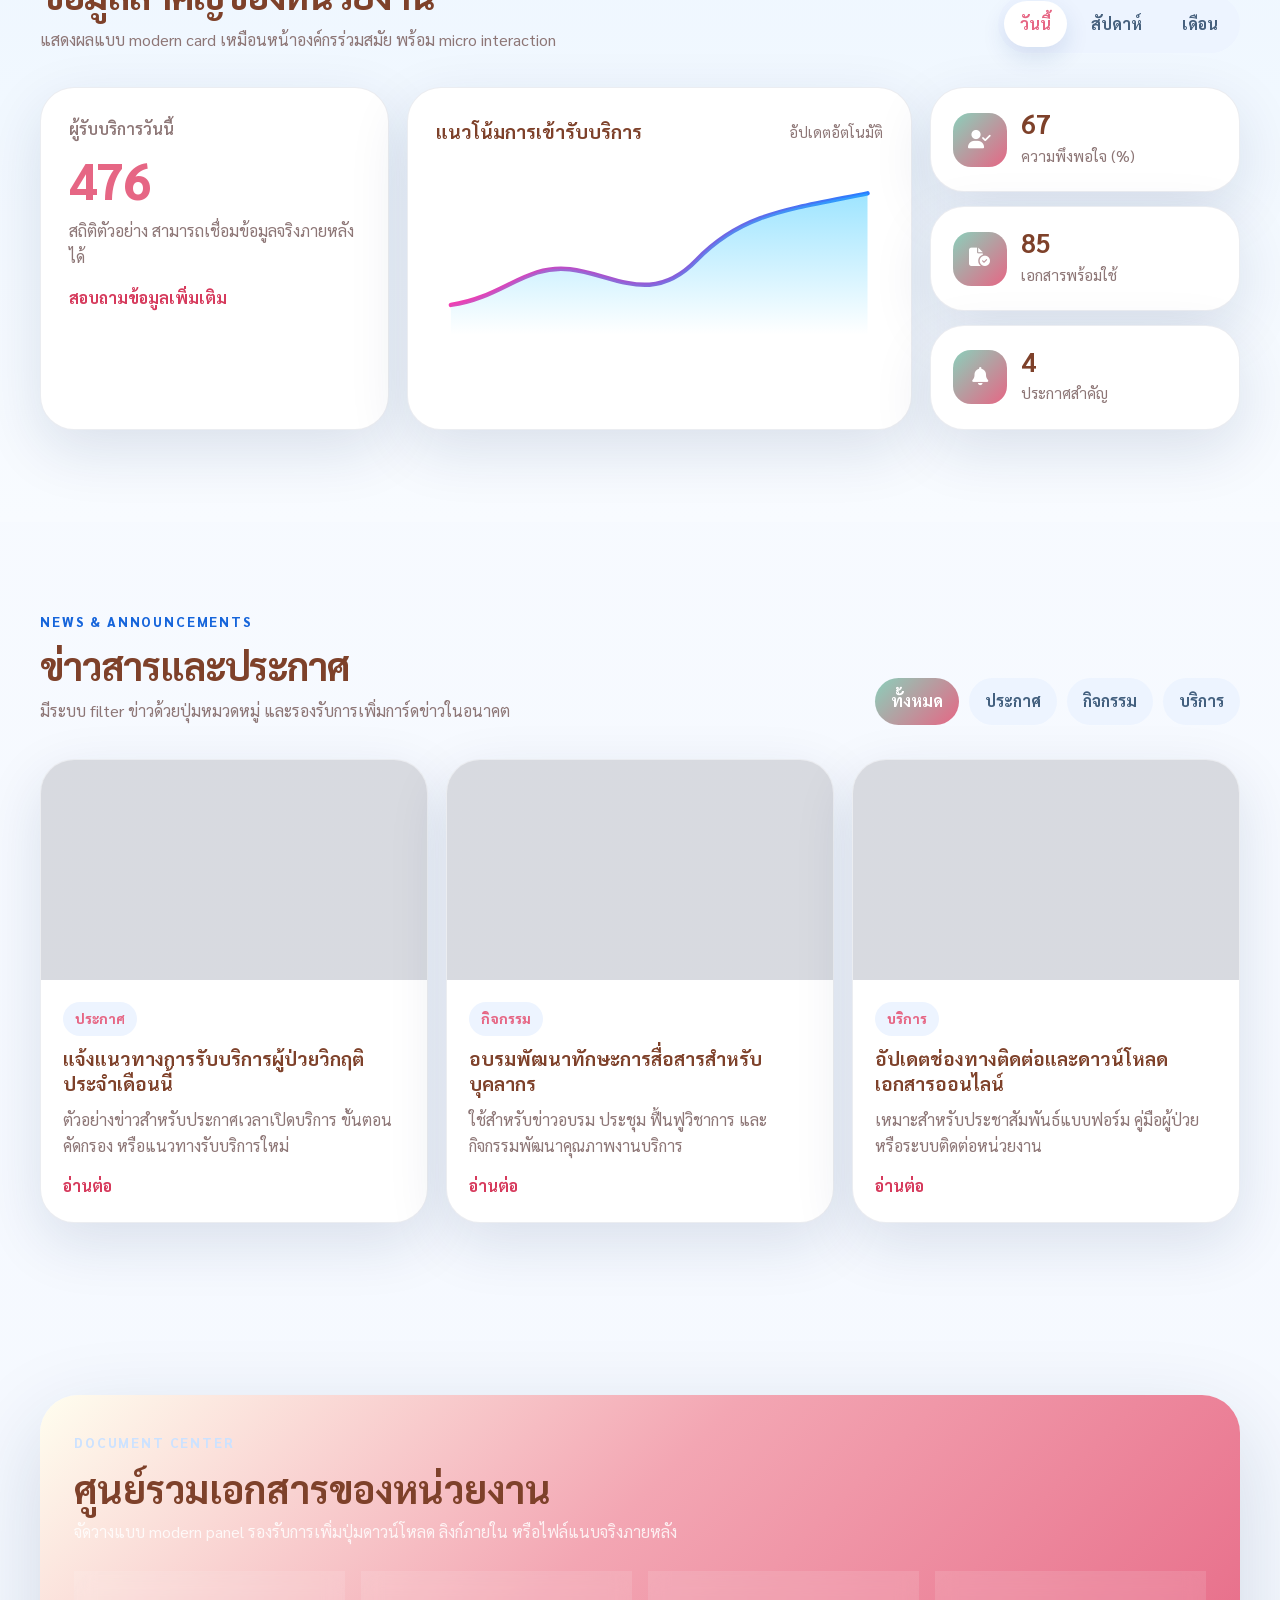
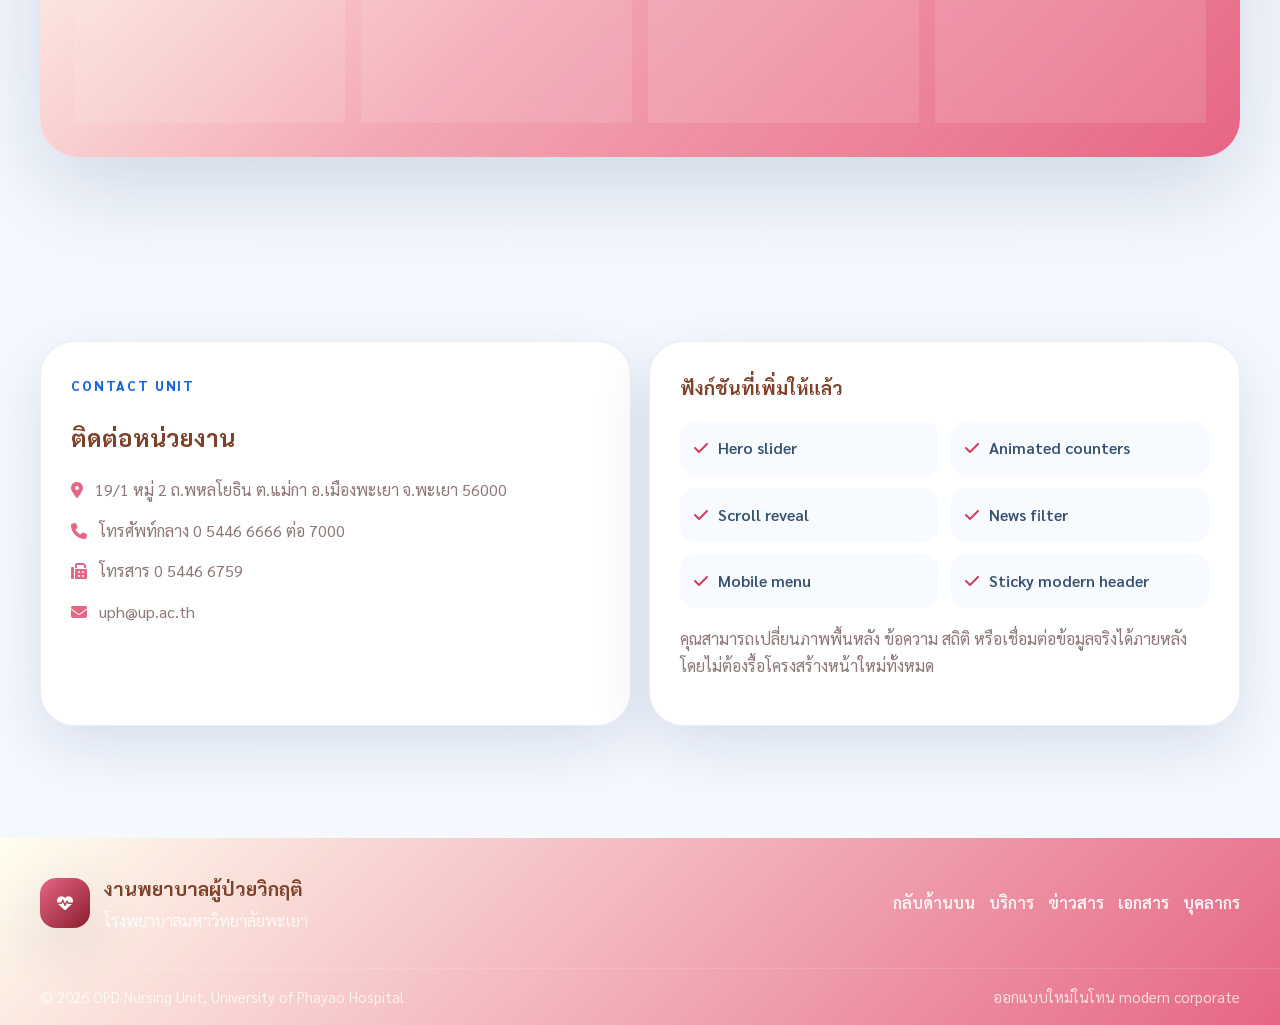
==== commit 6dcdecbf: "ยสสย" ====
--- a/index.html
+++ b/index.html
@@ -17,7 +17,6 @@
   <link rel="preconnect" href="https://cdnjs.cloudflare.com" />
   <link rel="stylesheet" href="https://cdnjs.cloudflare.com/ajax/libs/font-awesome/6.5.2/css/all.min.css" crossorigin="anonymous" referrerpolicy="no-referrer" />
   <link rel="stylesheet" href="assets/css/style.css" />
-  ใมมมม
 </head>
 <body>
   <a class="skip-link" href="#main-content">ข้ามไปยังเนื้อหาหลัก</a>
